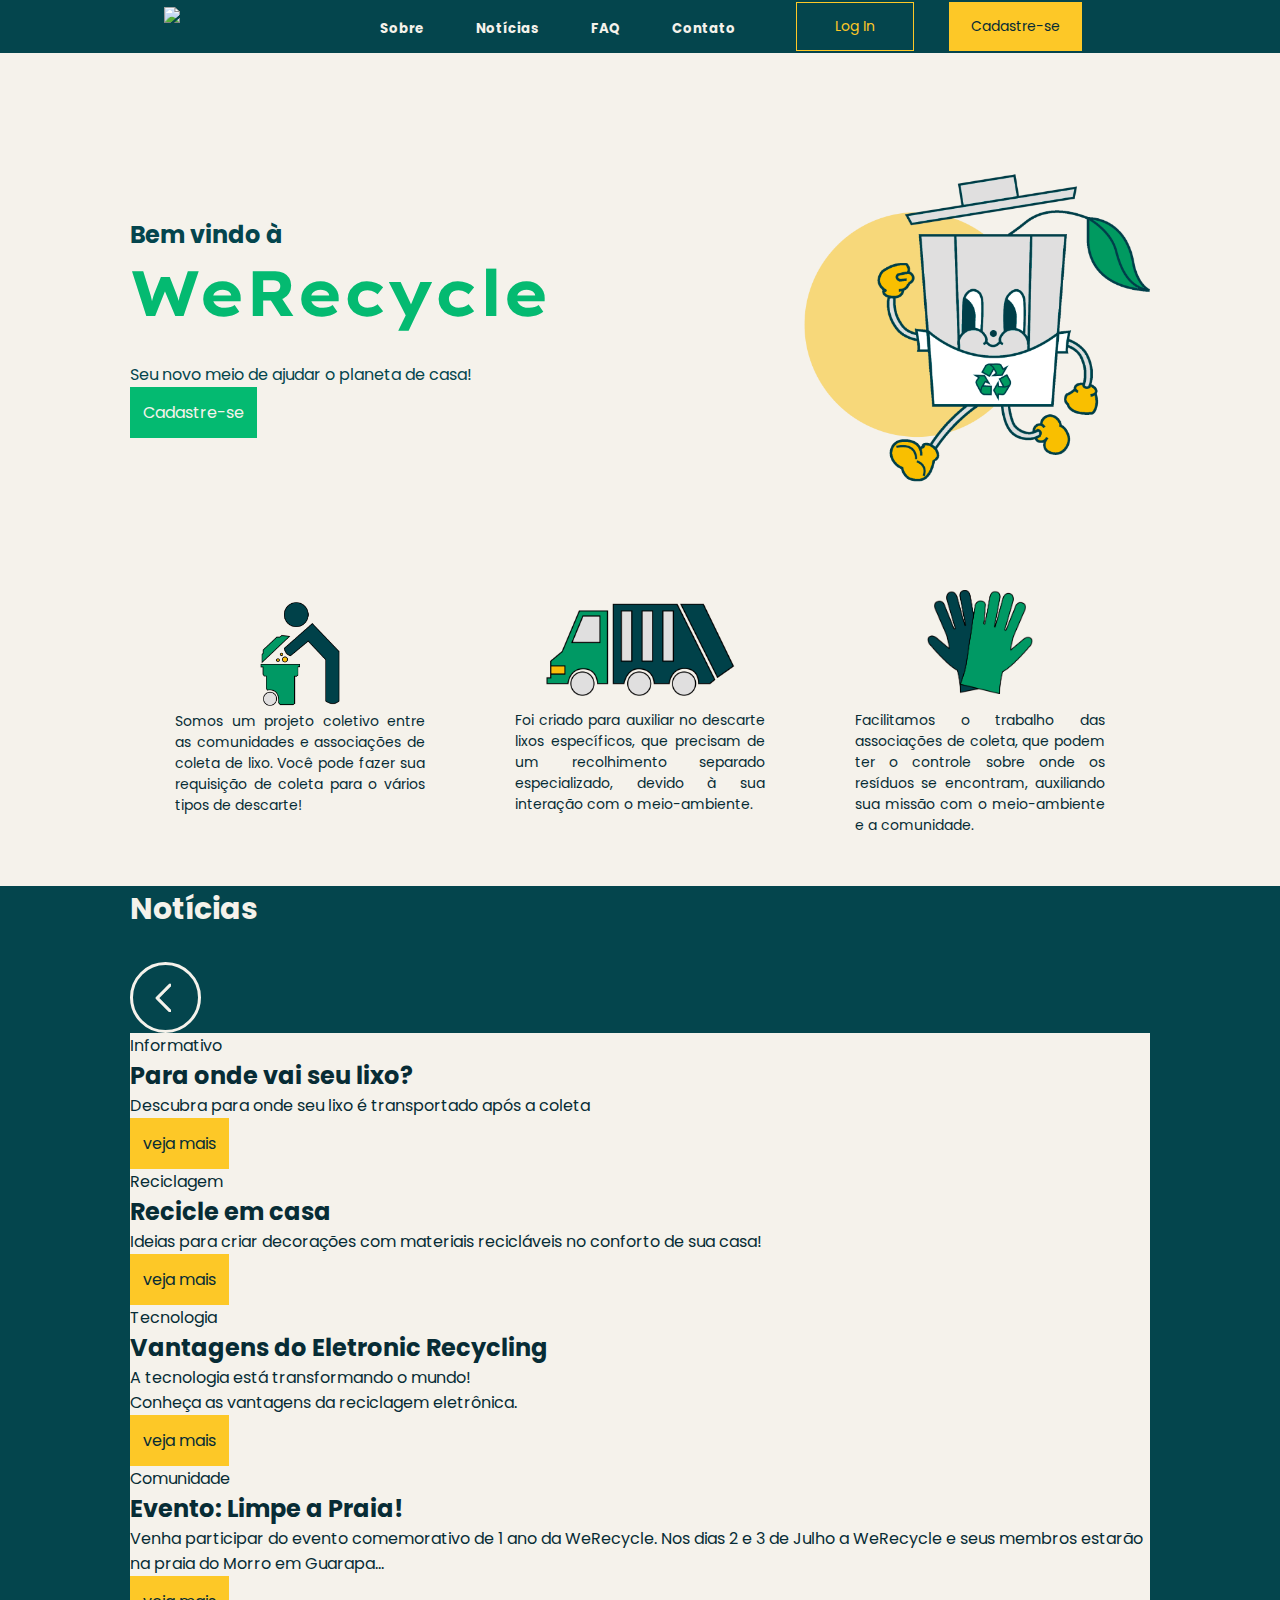
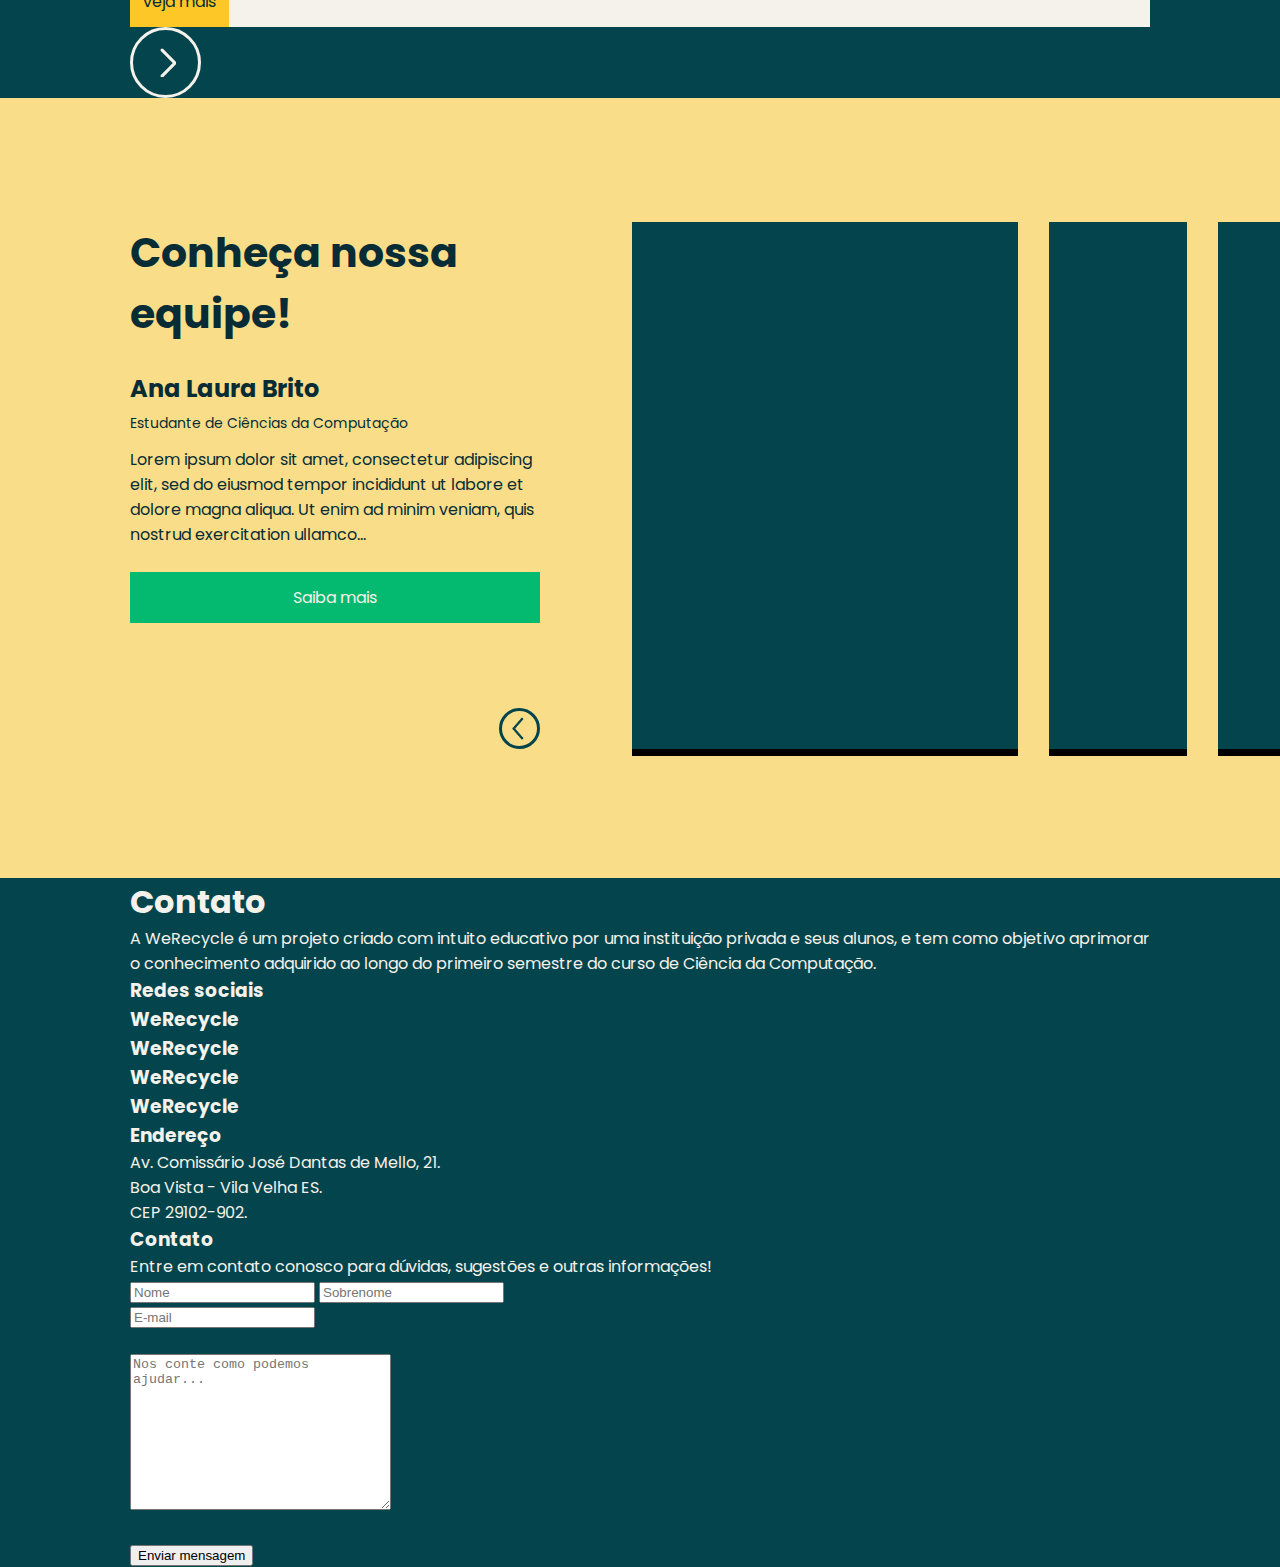
==== index.html @ 9659f4c3 "Update index.html" ====
<!DOCTYPE html>
<html lang="en">
<head>
    <meta charset="UTF-8">
    <meta http-equiv="X-UA-Compatible" content="IE=edge">
    <meta name="viewport" content="width=device-width, initial-scale=1.0">
    <title>WeRecycle</title>
    <link rel="stylesheet" href="index.css">
    <link rel="stylesheet" href="mediaqueries.css">
    <link rel="stylesheet" href="team.css">
    <link rel="stylesheet" type="text/css" href="./slick/slick.css">
    <link rel="stylesheet" type="text/css" href="./slick/slick-theme.css">
    <link rel="preconnect" href="https://fonts.googleapis.com">
    <link rel="preconnect" href="https://fonts.gstatic.com" crossorigin>
    <link href="https://fonts.googleapis.com/css2?family=Poppins:ital,wght@0,100;0,200;0,300;0,400;0,500;0,600;0,700;0,800;0,900;1,100;1,200;1,300;1,400;1,500;1,600;1,700;1,800;1,900&display=swap" rel="stylesheet">
    <link href="https://fonts.googleapis.com/css2?family=Lexend+Exa&display=swap" rel="stylesheet">
</head>
<body>
    <div class="webcontainer" id="header"> <!--Barra de navegação-->
        <header>
            <div id="hero">
                <div id="headerlogo"></div> <!--logo-->
            </div>
            <nav>
                <img id="logo" src="imgs/Logo WR - GREEN.png">
                <ul>
                    <li><a href="#about"><h5>Sobre</h5></a></li>
                    <li><a href="#news"><h5>Notícias</h5></a></li>
                    <li><a href="faq.html"><h5>FAQ</h5></a></li>
                    <li><a href="#footer"><h5>Contato</h5></a></li>
                </ul>
                <button type="button" class="yellowneutral" id="navlogin"><a>Log In</a></button> 
                <button type="button" class="special" id="navsignup"><a>Cadastre-se</a></button>  
                <div id="menu"></div> <!--menu hamburguer-->
            </nav>
        </header>
    </div>
    <main>
        <div class="webcontainer" id="firstview"> <!--Primeira página-->
            <section id="firstview">
                <div class="intro">
                    <h2 id="welcome">Bem vindo à</h3>
                    <h1 id="hero">WeRecycle</h1>
                    <h3 id="description">Seu novo meio de ajudar o planeta de casa!</h5>
                    <button type="button" class="positive" id="mainsignup">Cadastre-se</button>  
                </div>
                <img id="hero" src="imgs/hero.png"> <!--mascote-->
            </section>
        </div>
        <div class="webcontainer" id="about"> <!--Sobre nós-->
            <section id="sobre">
                <div class="ideas">
                    <div class="idea"> <!--primeira ideia do projeto-->
                        <img id="icon1" src="imgs/jogando-lixo-vetor.png">
                        <p class="idea">Somos um projeto coletivo entre as comunidades e associações de coleta de lixo. Você pode fazer sua requisição de coleta para o vários tipos de descarte!</p>
                    </div>
                    <div class="idea"> <!--segunda ideia do projeto-->
                        <img id="icon2" src="imgs/caminhao-lixo-vetor.png">
                        <p class="idea">Foi criado para auxiliar no descarte lixos específicos, que precisam de um recolhimento separado especializado, devido à sua interação com o meio-ambiente.</p>
                    </div>
                    <div class="idea"> <!--terceira ideia do projeto-->
                        <img id="icon3" src="imgs/coletivo-vetor.png">
                        <p class="idea">Facilitamos o trabalho das associações de coleta, que podem ter o controle sobre onde os resíduos se encontram, auxiliando sua missão com o meio-ambiente e a comunidade.</p>
                    </div>
                </div>
            </section>
        </div>
        <div class="webcontainer" id="news"> <!--Notícias-->
            <section id="noticias">
                <h1 id="newstitle">Notícias</h1>
                <div class="arrowcontainer newarrowcontainer" id="lnewarrowcontainer"><div class="newarrow leftarrow" id="lnewsarrow"></div></div>
                <div id="newscarrossel">
                    <div class="report" id="rep1">  <!--reportagem 1-->
                        <div class="reportimg" id="repimg1"></div> <!--foto da reportagem 1-->
                        <h3 class="topic">Informativo</h3>
                        <h2 class="headline">Para onde vai seu lixo?</h2>
                        <p class="description">Descubra para onde seu lixo é transportado após a coleta</p>
                        <a><button type="button" class="special show"> <!--botão veja mais-->
                            <h3>veja mais</h3>
                            <div class="showarrow"></div>
                        </button></a>
                    </div>
                    <div class="report" id="rep2">  <!--reportagem 2-->
                        <div class="reportimg" id="repimg2"></div> <!--foto da reportagem 2-->
                        <h3 class="topic">Reciclagem</h3>
                        <h2 class="headline">Recicle em casa</h2>
                        <p class="description">Ideias para criar decorações com materiais recicláveis no conforto de sua casa!</p>
                        <a><button type="button" class="special show"> <!--botão veja mais-->
                            <h3>veja mais</h3>
                            <div class="showarrow"></div>
                        </button></a>
                    </div>
                    <div class="report" id="rep3">  <!--reportagem 3-->
                        <div class="reportimg" id="repimg3"></div> <!--foto da reportagem 3-->
                        <h3 class="topic">Tecnologia</h3>
                        <h2 class="headline">Vantagens do Eletronic Recycling</h2>
                        <p class="description">A tecnologia está transformando o mundo!<br>Conheça as vantagens da reciclagem eletrônica.</p>
                        <a><button type="button" class="special show"> <!--botão veja mais-->
                            <h3>veja mais</h3>
                            <div class="showarrow"></div>
                        </button></a>
                    </div>
                    <div class="report" id="rep4"> <!--reportagem 4-->
                        <div class="reportimg" id="repimg4"></div> <!--foto da reportagem 4-->
                        <h3 class="topic">Comunidade</h3>
                        <h2 class="headline">Evento: Limpe a Praia!</h2>
                        <p class="description">Venha participar do evento comemorativo de 1 ano da WeRecycle. Nos dias 2 e 3 de Julho a WeRecycle e seus membros estarão na praia do Morro em Guarapa... </p>
                        <a><button type="button" class="special show"> <!--botão veja mais-->
                            <h3>veja mais</h3>
                            <div class="showarrow"></div>
                        </button></a>
                    </div>
                    <div class="arrowcontainer newarrowcontainer" id="rnewarrowcontainer"><div class="newarrow rightarrow" id="rnewsarrow"></div></div>
                </div>
            </section>
        </div>
        <div class="webcontainer" id="team"> <!--Conheça nossa equipe!-->
            <section id="equipe">
                <div id="teambox">
                    <div id="teamcomponents">
                        <h1 id="meet">Conheça nossa equipe!</h1>
                        <div id="membercomponents">
                            <div class="team" id="analaura">
                                <div class="memberinfo">
                                    <h2 class="name" id="aura">Ana Laura Brito</h2>
                                    <h4 class="role">Estudante de Ciências da Computação</h4>
                                    <p class="bio" id="aura">Lorem ipsum dolor sit amet, consectetur adipiscing elit, sed do eiusmod tempor incididunt ut labore et dolore magna aliqua. Ut enim ad minim veniam, quis nostrud exercitation ullamco...</p> <!--bio da Aura-->
                                    <br>
                                </div>
                                <a href="https://aurahtml.github.io/PortfolioWEB/" target="_blank"><button type="button" class="positive know" id="knowaura">Saiba mais</button></a> 
                            </div>
                            <div class="team" id="annamaria">
                                <div class="memberinfo">
                                    <h2 class="name" id="anna">Anna Maria Lima</h2>
                                    <h4 class="role">Estudante de Ciências da Computação</h4>
                                    <p class="bio" id="anna">Sou uma designer e programadora especialista na criação de interfaces. Estudo Ciências da Computação na Universidade de Vila Velha e UX e UI Design na Escola Britânica de Artes Criativas.</p> <!--bio da Anna-->
                                    <br>
                                </div>
                                <a href="https://annmochii.github.io/Portfolio/" target="_blank"><button type="button" class="positive know" id="knowanna">Saiba mais</button></a>
                            </div>
                            <div class="team" id="eloisa">
                                <div class="memberinfo">
                                    <h2 class="name" id="elo">Eloisa Pajehú</h2>
                                    <h4 class="role">Estudante de Ciências da Computação</h4>
                                    <p class="bio" id="elo">Lorem ipsum dolor sit amet, consectetur adipiscing elit, sed do eiusmod tempor incididunt ut labore et dolore magna aliqua. Ut enim ad minim veniam, quis nostrud exercitation ullamco...</p> <!--bio da Eloisa-->
                                    <br>
                                </div>
                                <a href="https://eloisapsl.github.io/ConWeb/" target="_blank"><button type="button" class="positive know" id="knowelo">Saiba mais</button></a>  
                            </div>
                            <div class="team" id="raquel">
                                <div class="memberinfo">
                                    <h2 class="name" id="rach">Raquel Rigoni</h2>
                                    <h4 class="role">Estudante de Ciências da Computação</h4>
                                    <p class="bio" id="rach">Tenho 21 anos sou estudante na Universidade de Vila Velha com foco principal em gerenciamento de dados e desenvolvimento de software.</p><br> <!--bio da Raquel-->
                                    <br>
                                </div>
                                <a href="https://raqs-bot.github.io/Portfolio/" target="_blank"><button type="button" class="positive know" id="knowrach">Saiba mais</button></a>
                            </div>
                        </div>
                    </div>
                    <div class="arrowcontainer" id="carrosselarrowcontainer" ><div class="leftarrow" id="carrosselarrow"></div></div>
                </div>
                <section class="regular slider" id="pictures">
                    <div class="pics" id="aura"></div> <!--foto da Aura-->
                    <div class="pics" id="anna"></div> <!--foto da Anna-->
                    <div class="pics" id="elo"></div> <!--foto da Eloisa-->
                    <div class="pics" id="rach"></div> <!--foto da Raquel-->
                </section>
            </section>
            
        </div>
    </main>
    <div class="webcontainer" id="footer">
        <footer>
            <h1 id="contact">Contato</h1>
            <div class="footerdiv" id="footerabout"> <!--sobre-->
                <div id="footerlogo"></div>
                <p>A WeRecycle é um projeto criado com intuito educativo por uma instituição privada e seus alunos, e tem como objetivo aprimorar o conhecimento adquirido ao longo do primeiro semestre do curso de Ciência da Computação.</p>
            </div>
            <div class="footerdiv" id="socials"> <!--redes sociais-->
                <h3 class="footertitle">Redes sociais</h3>
                <div class="redesocial">
                    <div id="facebookicon"></div> <!--ícone do facebook-->
                    <h3 class="clickable" id="facebooklink">WeRecycle</h3>
                </div>
                <div class="redesocial">
                    <div id="instagramicon"></div> <!--ícone do instagram-->
                    <h3 class="clickable" id="instagramlink">WeRecycle</h3>
                </div>
                <div class="redesocial">
                    <div id="twittericon"></div> <!--ícone do twitter-->
                    <h3 class="clickable" id="twitterlink">WeRecycle</h3>
                </div>
                <div class="redesocial">
                    <div id="emailicon"></div> <!--ícone do email-->
                    <h3 id="email">WeRecycle</h3>
                </div>
            </div>
            <div class="footerdiv" id="footeraddress"> <!--endereço-->
                <h3 class="footertitle">Endereço</h3>
                <div>
                    <div id="pinicon"></div> <!--ícone do endereço-->
                    <p>Av. Comissário José Dantas de Mello, 21. <br> Boa Vista - Vila Velha ES. <br> CEP 29102-902.</p>
                </div>
            </div>
            <div class="footerdiv" id="footercontact"> <!--contato-->
                <h3 class="footertitle">Contato</h3>
                <p>Entre em contato conosco para dúvidas, sugestões e outras informações!</p>
                <form action="/action_page.php">
                    <div id="form">
                        <input type="text" class="form" id="nome" placeholder="Nome" required>
                        <input type="text" class="form" id="sobrenome" placeholder="Sobrenome" required><br>
                        <input type="text" class="form" id="email" placeholder="E-mail" required><br>
                    </div>
                    <br>
                    <textarea class="form" id="mensagem" rows="10" cols="30" placeholder="Nos conte como podemos ajudar..."></textarea>
                    <br><br>
                    <a href="./scr/index.html"><input type="submit" class="buttom" value="Enviar mensagem"></a>
                </form>
            </div>
        </footer>
    </div>
    <script src="https://code.jquery.com/jquery-2.2.0.min.js" type="text/javascript"></script>
    <script src="./slick/slick.js" type="text/javascript" charset="utf-8"></script>
    <script src="index.js" type="text/javascript" charset="utf-8"></script>
</body>
</html>
---- index.css ----
*{
    margin: 0px;
}

/* Paleta de cores */
:root{
    --light: #F5F2EB;
    --yellow: #FDC827;
    --green: #04BA71;
    --dark: #072C35;
    --darkcyan: #04454D;
    --gray-10: #DDDAD4;
    --gray-20: #93918D;
    --gray-30: #4A4947;
    --error: #FF0000;
}

/* Fontes */
main section h1, main section h2{
    font-family: 'Poppins', sans-serif;
    font-weight: 700;
    font-style: normal;
    color: var(--dark);
    text-decoration: none;
}

main section h3, main section p, main section h4, main section h5{
    font-family: 'Poppins', sans-serif;
    font-weight: 400;
    font-style: normal;
    color: var(--dark);
    text-decoration: none;
}

/* Fonte super-large */
main section h1{
    font-size: 30px;
    display: flex;
    padding-bottom: 30px;
}

/* Fonte large */
main section h2{
    font-size: 24px;
}

/* Fonte medium */
main section h3, main section p{
    font-size: 16px;
}

/* Fonte medium */
main section h3.clickable{
    font-size: 16px;
    text-decoration: underline;
}

/* Fonte small */
main section h4{
    font-size: 14px;
}

/* Fonte smaller */
main section h5{
    font-size: 11px;
}

/* Botões - geral */
button.neutral, button.yellowneutral, button.special, button.positive, button.negative{
    font-family: 'Poppins', sans-serif;
    font-weight: 400;
    font-style: normal;
    font-size: 16px;
    text-align: center;
    box-sizing: border-box;
    border-radius: 0px;
    text-decoration: none;
    display: inline-block;
    align-items: center;
    padding: 13px;
    cursor: pointer;
}

button.special, button.positive, button.negative{ border: none; }

button.neutral, button.yellowneutral, button.negative:hover{ background-color: transparent; }

/* Botões Neutros */
button.neutral{
    border: 1.5px solid var(--darkcyan);
    color: var(--darkcyan);
}

button.yellowneutral:hover{
    background-color: var(--darkcyan);
    color: var(--light);
}

button.yellowneutral{
    border: 1.5px solid var(--yellow);
    color: var(--yellow);
}

button.yellowneutral:hover{
    background-color: var(--yellow);
    color: var(--light);
}

/* Botão Especial */
button.special{
    background-color: var(--yellow);
    color: var(--dark);
}

button.special:hover{
    background-color: #ECA824;
}

/* Botão Positivo */
button.positive{
    background-color: var(--green);
    color: var(--light);
}

button.positive:hover{
    background-color: #008C6B;
}

/* Botão Negativo */
button.negative{
    background-color: var(--error);
    color: var(--light);
}

button.negative:hover{
    border: 1.5px solid var(--error);
}

/* Setas */
div.arrowcontainer{
    height: 35px;
    width: 35px;
    border-radius: 50%;
    border: 3px solid;
    align-items: center;
    justify-items: center;
    transition: transform 0.2s;
    cursor: pointer;
}

div.leftarrow, div.rightarrow{
    background-repeat: no-repeat;
    background-size: 35%;
    width: 35px;
    height: 35px;
    display: inline-block;
    overflow: hidden;   
}

div.leftarrow{
    background-position-y: center;
    background-position-x: 45%;
}

div.rightarrow{
    background-position-y: center;
    background-position-x: 55%;
}

div.arrowcontainer:hover{
    transform: scale(1.5);
}

div.arrowcontainer div.leftarrow, div.arrowcontainer div.rightarrow{
    transition: transform 0.2s;
}

div.arrowcontainer:hover div.leftarrow, div.arrowcontainer:hover div.rightarrow{
    transform: scale(0.6666666666666666666666666666666666667);
}

/* Padrão */
body{
    background-color: var(--light);
    font-family: 'Poppins', sans-serif;
    font-weight: 400;
}

/* Todos os web containers */
div.webcontainer{
    width: 100vw;
    justify-content: center;
    display: flex;
    flex-direction: column;
    align-items: center;
}

/* Main components */
main section, header, footer{
    width: 1020px;
    background-clip: border-box;
}







/* Barra de navegação */
div#header, header{
    background-color: var(--darkcyan);
}

img#logo{
    margin-top: 5px;
    height: 40px;
}

nav {
    display: flex;
    justify-content: space-evenly;
    padding-top: 2px;
    padding-bottom: 2px;
}

nav ul{
    display: flex;
    justify-content: space-around;
    width: 40%;
    padding-top: 17px;
    color: #F5F2EB;
    margin-left: 100px;
}

nav ul li{
    list-style: none;
}

nav ul li a{
    color:#F5F2EB;
    align-items: center;
    display: flex;
    justify-content: space-evenly;
    text-decoration: none;
    justify-content: center;
}

button#navlogin{ 
    padding-inline: 38px;
    font-size: 14px;
    padding: -10px;
}

#navlogin:hover{ color: var(--darkcyan); }

button#navsignup{ 
    padding-inline: 22px;
    font-size: 14px;
    padding: -10px;
}

/* Primeira página */

section#firstview{
    display: flex;
    margin: 20px;
    margin-top: 120px;
    justify-content: space-between;
    align-items: center;
}

div#intro{
    display: block;
}

h2#welcome{
    color: #04454D;
}

h1#hero{
    font-family: 'Lexend Exa', sans-serif;
    font-size: 64px;
    color:#04BA71;
}

h3#description{
    color:#04454D;
}

img#hero{
    width: 27vw;
}

/* Sobre */

section#sobre{
    margin-top: 80px;
    margin-bottom: 50px;
}

.ideas{
    display: flex;
    justify-content: space-around;
    align-items: center;
}

.idea{
    display: flex;
    flex-direction: column;
    align-content: center;
    justify-content: center;
    width: 250px;
}

p.idea{
    text-align: justify;
    font-size: 14px;
}

img#icon1{
    width: 80.36px;
    height: 104px;
    align-self: center;
    margin-bottom: 5px;
}

img#icon2{
    width: 189px;
    height: 93px;
    align-self: center;
    margin-bottom: 14px;
}

img#icon3{
    width: 106px;
    height: 104px;
    align-self: center;
    margin-top: 8px;
    margin-bottom: 16px;
}

/* Notícias */ 

div#news, section#noticias{
    background-color: var(--darkcyan);
}

h1#newstitle{
    color: var(--light)
}

div.newarrowcontainer{
    border-color: var(--light);
    height: 65px;
    width: 65px;
}

div.newarrow{
    height: 65px;
    width: 65px;
}

div#lnewsarrow{
    background-image: url("./imgs/arrow-left-light-vector.png");
    background-size: 25%;
}

div#rnewsarrow{
    background-image: url("./imgs/arrow-right-light-vector.png");
    background-size: 25%;
}

div.report{
    background-color: var(--light);
}


/* Equipe */

div#team, section#equipe, section#pictures{
    background-color: #F9DD89;
}

section#equipe{
    display:flex;
    margin-block: 124px 129px;
}

div#teambox{
    display: flex;
    height: 527px;
    width: 410px;
    margin-right: 92px;
    flex-direction: column;
    justify-content: space-between;
}

div#teambox div#teamcomponents{
    align-items: top;
    justify-content: left;
    height: 450px;
    align-self: flex-start;
}

div#teambox div#teamcomponents h1{
    align-items: center;
    justify-content: left;
    font-size: 41px;
    padding-bottom: 27px;
}

div#teamcomponents div#membercomponents{
    display: flex;
}

div.team{
    width: 410px;
    height: 263px;
    display: flex;
    flex-direction: column;
    justify-content: space-between !important;
}

div.team h2{
    padding-bottom: 7px;
}

div.team p{
    margin-top: 13px;
    width: 100%;
}

div.team, div.team a{
    align-items:left;
    justify-content: left;
}

button.know{ 
    width: 100%;
}

div#carrosselarrowcontainer{
    align-self: flex-end;
    border-color: var(--darkcyan);
}

div#carrosselarrow{
    background-image: url("./imgs/arrow-left-vector.png");
    width: 35px;
    height: 35px;
}

section#pictures{
    height: 527px;
} 

div.pics{
    height: 527px;
    width: 434px;
    background-color: var(--darkcyan);
}

/* Equipe - temporário */

div#anna, div#elo, div#rach{
    display: none;
}

div#annamaria,div#eloisa, div#raquel{
    display: none;
}

/* Footer */

div#footer, footer{
    background-color: var(--darkcyan);
    color: var(--light);
}
---- team.css ----
.slider {
    width: 50.694444444444444444444444444444vw;
}

.slick-next{
    display: none !important;
}

.slick-slide {
    margin: 0px 31px 0px 0px;
}

.slick-prev:before,
.slick-next:before {
    color: black;
}


.slick-slide {
    transition: all ease-in-out .3s;
    height: 527px;
}


.slick-slide:nth-of-type(4), .slick-slide:nth-of-type(8){
    background-image: url('https://www.simplilearn.com/ice9/free_resources_article_thumb/what_is_image_Processing.jpg');
    background-position: center;
    }
.slick-slide:nth-of-type(5), .slick-slide:nth-of-type(9){
    background-image: url('https://images.ctfassets.net/hrltx12pl8hq/a2hkMAaruSQ8haQZ4rBL9/8ff4a6f289b9ca3f4e6474f29793a74a/nature-image-for-website.jpg?fit=fill&w=480&h=320');
    background-position: center;
}
.slick-slide:nth-of-type(6){
    background-image: url('https://cdn.pixabay.com/photo/2015/04/23/22/00/tree-736885__480.jpg');
    background-position: center;
}
.slick-slide:nth-of-type(7){
    background-image: url('https://www.w3schools.com/w3css/img_lights.jpg');
    background-position: center;
}

.slick-active {
    background-color: black;
    width: 10.833333333333333333333333333333vw !important;
}

.slick-current {
    width: 30.138888888888888888888888888889vw !important;
    background-color: black;
}

@-webkit-keyframes slide-fwd-center {
    0% {
        opacity: 0;
        -webkit-transform: translateZ(0);
                transform: translateZ(0);
    }
    100% {
        opacity: 1;
        -webkit-transform: translateZ(160px);
                transform: translateZ(160px);
    }
}
@keyframes slide-fwd-center {
    0% {
        opacity: 0;
        -webkit-transform: translateZ(0);
                transform: translateZ(0);
    }
    100% {
        opacity: 1;
        -webkit-transform: translateZ(160px);
                transform: translateZ(160px);
    }
}

div.team{
    height: 177px;
    -webkit-animation: slide-fwd-center 0.6s cubic-bezier(0.250, 0.460, 0.450, 0.940) both;
	        animation: slide-fwd-center 0.6s cubic-bezier(0.250, 0.460, 0.450, 0.940) both;
}
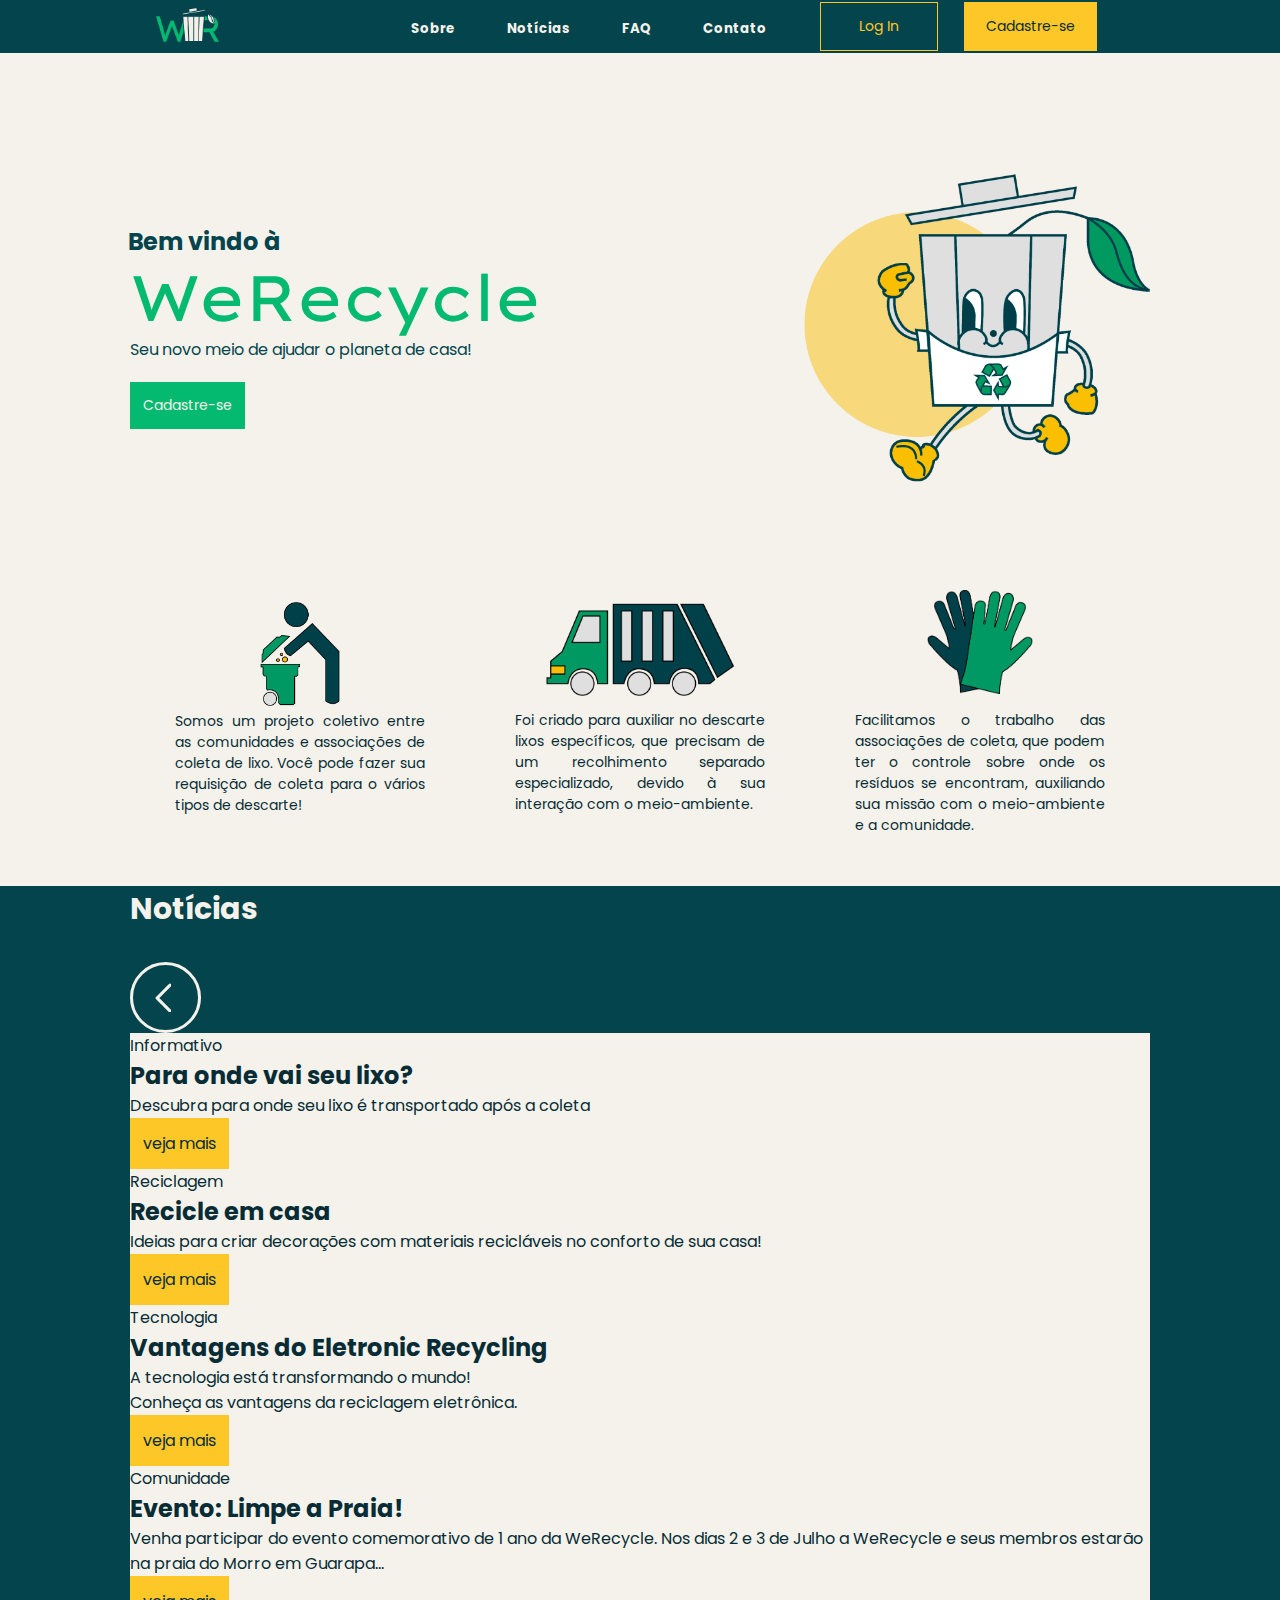
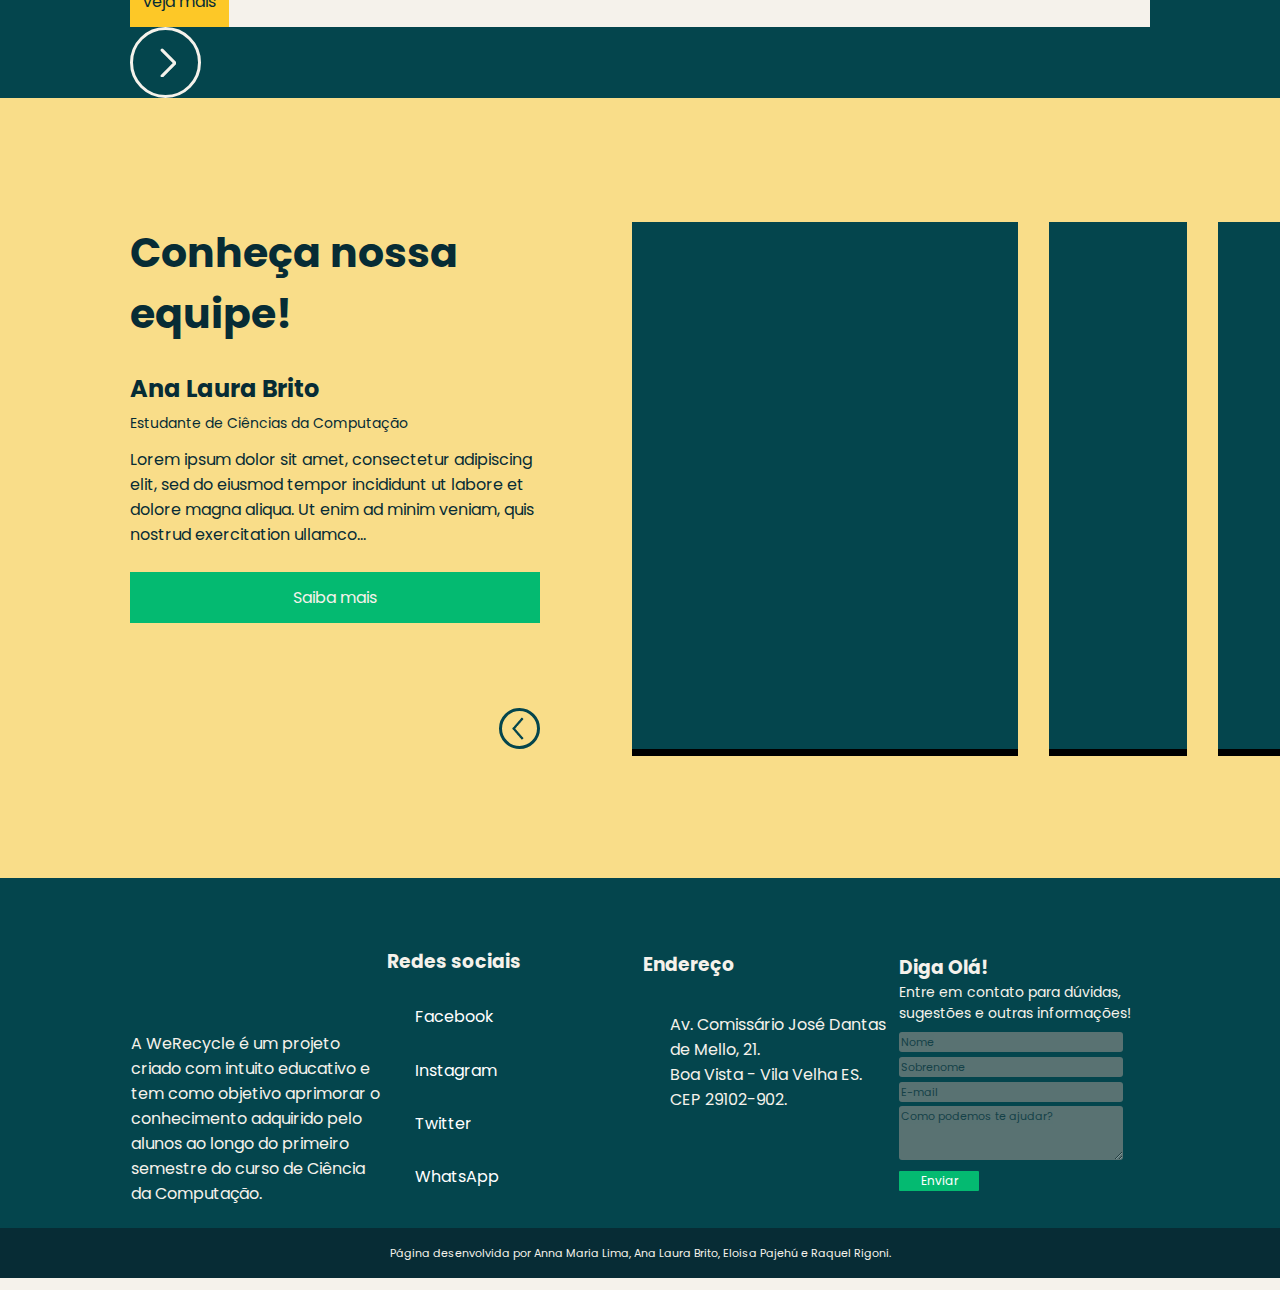
==== commit e9700ad6: "Add files via upload" ====
--- a/index.html
+++ b/index.html
@@ -13,7 +13,7 @@
     <link rel="preconnect" href="https://fonts.googleapis.com">
     <link rel="preconnect" href="https://fonts.gstatic.com" crossorigin>
     <link href="https://fonts.googleapis.com/css2?family=Poppins:ital,wght@0,100;0,200;0,300;0,400;0,500;0,600;0,700;0,800;0,900;1,100;1,200;1,300;1,400;1,500;1,600;1,700;1,800;1,900&display=swap" rel="stylesheet">
-    <link href="https://fonts.googleapis.com/css2?family=Lexend+Exa&display=swap" rel="stylesheet">
+    <link rel="preconnect" href="https://fonts.googleapis.com"><link rel="preconnect" href="https://fonts.gstatic.com" crossorigin><link href="https://fonts.googleapis.com/css2?family=Lexend+Exa&display=swap" rel="stylesheet">
 </head>
 <body>
     <div class="webcontainer" id="header"> <!--Barra de navegação-->
@@ -172,53 +172,55 @@
     </main>
     <div class="webcontainer" id="footer">
         <footer>
-            <h1 id="contact">Contato</h1>
             <div class="footerdiv" id="footerabout"> <!--sobre-->
                 <div id="footerlogo"></div>
-                <p>A WeRecycle é um projeto criado com intuito educativo por uma instituição privada e seus alunos, e tem como objetivo aprimorar o conhecimento adquirido ao longo do primeiro semestre do curso de Ciência da Computação.</p>
+                <p id="pfooter">A WeRecycle é um projeto criado com intuito educativo e tem como objetivo aprimorar o conhecimento adquirido pelo alunos ao longo do primeiro semestre do curso de Ciência da Computação.</p>
             </div>
             <div class="footerdiv" id="socials"> <!--redes sociais-->
                 <h3 class="footertitle">Redes sociais</h3>
                 <div class="redesocial">
                     <div id="facebookicon"></div> <!--ícone do facebook-->
-                    <h3 class="clickable" id="facebooklink">WeRecycle</h3>
+                    <a class="clickable" href="https://www.facebook.com/eloisapsl/" target="_blank" id="facelink">Facebook</a>
                 </div>
                 <div class="redesocial">
                     <div id="instagramicon"></div> <!--ícone do instagram-->
-                    <h3 class="clickable" id="instagramlink">WeRecycle</h3>
+                    <a class="clickable" href="https://www.instagram.com/eloisapajehu" target="_blank" id="instalink">Instagram</a>
                 </div>
                 <div class="redesocial">
                     <div id="twittericon"></div> <!--ícone do twitter-->
-                    <h3 class="clickable" id="twitterlink">WeRecycle</h3>
-                </div>
-                <div class="redesocial">
-                    <div id="emailicon"></div> <!--ícone do email-->
-                    <h3 id="email">WeRecycle</h3>
+                    <a class="clickable" href="https://twitter.com/mmeioambiente" target="_blank" id="ttlink">Twitter</a>
+                </div>
+                <div class="redesocial">
+                    <div id="wppicon"></div> <!--ícone do whatsapp-->
+                    <a class="clickable" href="https://wa.me/5527999132287" target="_blank" id="wpplink">WhatsApp</a>
                 </div>
             </div>
             <div class="footerdiv" id="footeraddress"> <!--endereço-->
                 <h3 class="footertitle">Endereço</h3>
-                <div>
+                <div id="endereco">
                     <div id="pinicon"></div> <!--ícone do endereço-->
-                    <p>Av. Comissário José Dantas de Mello, 21. <br> Boa Vista - Vila Velha ES. <br> CEP 29102-902.</p>
+                    <p id="pendereco">Av. Comissário José Dantas de Mello, 21. <br> Boa Vista - Vila Velha ES. <br> CEP 29102-902.</p>
                 </div>
             </div>
             <div class="footerdiv" id="footercontact"> <!--contato-->
-                <h3 class="footertitle">Contato</h3>
-                <p>Entre em contato conosco para dúvidas, sugestões e outras informações!</p>
+                <h3 class="footertitle3">Diga Olá!</h3>
+                <p id="ctt">Entre em contato para dúvidas, sugestões e outras informações!</p>
                 <form action="/action_page.php">
                     <div id="form">
                         <input type="text" class="form" id="nome" placeholder="Nome" required>
                         <input type="text" class="form" id="sobrenome" placeholder="Sobrenome" required><br>
                         <input type="text" class="form" id="email" placeholder="E-mail" required><br>
                     </div>
-                    <br>
-                    <textarea class="form" id="mensagem" rows="10" cols="30" placeholder="Nos conte como podemos ajudar..."></textarea>
-                    <br><br>
-                    <a href="./scr/index.html"><input type="submit" class="buttom" value="Enviar mensagem"></a>
+                    <textarea class="formtxt" id="mensagem" rows="4" cols="30" placeholder="Como podemos te ajudar?"></textarea>
+                    <a id="botao" href="./scr/index.html"><input type="submit" class="buttom" value="Enviar"></a>
                 </form>
             </div>
         </footer>
+        <div id="devs">
+            <p id="devas">
+                Página desenvolvida por Anna Maria Lima, Ana Laura Brito, Eloisa Pajehú e Raquel Rigoni.
+            </p>
+        </div>
     </div>
     <script src="https://code.jquery.com/jquery-2.2.0.min.js" type="text/javascript"></script>
     <script src="./slick/slick.js" type="text/javascript" charset="utf-8"></script>
--- a/index.css
+++ b/index.css
@@ -276,16 +276,32 @@
 
 h2#welcome{
     color: #04454D;
+    margin: -2px;
+    padding: 0px;
+    border: 0px;
 }
 
 h1#hero{
     font-family: 'Lexend Exa', sans-serif;
+    font-weight: 400;
+    font-style: normal;
     font-size: 64px;
     color:#04BA71;
+    margin: 0px;
+    padding: 0px;
+    border: 0px;
 }
 
 h3#description{
     color:#04454D;
+    margin: 0px;
+    padding: 0px;
+    border: 0px;
+}
+
+button#mainsignup{
+    font-size: 14px;
+    margin-top: 20px;
 }
 
 img#hero{
@@ -473,7 +489,199 @@
 
 /* Footer */
 
-div#footer, footer{
+div#footer{
     background-color: var(--darkcyan);
     color: var(--light);
-}
+    height: 400px;
+    display: block;
+}
+
+footer {
+    display: flex;
+    align-items: center;
+    justify-content: space-around;
+    height: 350px;
+    width: 80%;
+    margin: auto;
+}
+
+div.footerdiv {
+    width: 250px;
+    display: flex;
+    flex-direction: column;
+}
+
+/* Sobre a WeRecycle */
+
+div#footerabout {
+    width: 250px;
+    height: 100%;
+    align-items: center;
+    justify-content: space-around;
+}
+
+div#footerlogo {
+    background-image: url("./imgs/logoWRfooter.png");
+    background-size: cover;
+    height: 60px;
+    width: 250px;
+    margin-top: 26px;
+}
+
+p#pfooter {
+    font-size: 16px;
+}
+
+/* Redes Sociais */
+
+div#socials {
+    width: 250px;
+    height: 300px;
+    justify-content: space-around;
+}
+
+h3.footertitle {
+    margin-top: 30px;
+}
+
+div.redesocial {
+    display: flex;
+    align-items: center;
+}
+
+a.clickable {
+    font-size: 16px;
+    text-decoration: none;
+    color: white;
+    margin-left: 10px;
+}
+
+div#facebookicon {
+    background-image: url("./imgs/Facebook\ -\ Negative.png");
+    width: 18px;
+    height: 18px;
+}
+
+div#instagramicon {
+    background-image: url("./imgs/Instagram\ -\ Negative.png");
+    width: 18px;
+    height: 18px;
+}
+
+div#twittericon {
+    background-image: url("./imgs/Twitter\ -\ Negative.png");
+    width: 18px;
+    height: 18px;
+}
+
+div#wppicon {
+    background-image: url("./imgs/whatsapp.png");
+    width: 18px;
+    height: 18px;
+}
+
+/* Endereço */
+
+div#footeraddress {
+    width: 250px;
+    height: 300px;
+    justify-content: space-around;
+}
+
+div#endereco {
+    display: flex;
+    margin-bottom: 75px;
+}
+
+div#pinicon {
+    background-image: url("./imgs/Local-pin.png");
+    height: 18px;
+    width: 18px;
+    margin-top: 5px;
+}
+
+p#pendereco {
+    margin-left: 10px;
+    width: 232px;
+}
+
+/* Contato */
+
+div#footercontact {
+    width: 250px;
+    height: 300px;
+}
+
+p#ctt {
+    font-size: 14px;
+    margin-bottom: 4px;
+}
+
+::placeholder {
+    color: #072d36;
+    opacity: 80%;
+    font-size: 11px;
+    font-family: 'Poppins', sans-serif;
+}
+
+form {
+    width: 250px;
+}
+
+div#form {
+    width: 250px;
+}
+
+textarea#mensagem {
+    margin-top: 3px;
+    font-family: 'Poppins', sans-serif;
+}
+
+.form {
+    width: 220px;
+    height: 18px;
+    background-color:#93918D;
+    opacity: 60%;
+    border-radius: 3px;
+    border: none;
+}
+
+.formtxt {
+    width: 220px;
+    height: 50px;
+    background-color:#93918D;
+    opacity: 60%;
+    border-radius: 3px;
+    border: none;
+}
+
+h3.footertitle3 {
+    margin-top: 50px;
+}
+
+input.buttom {
+    border-radius: 1px;
+    border: none;
+    width: 80px;
+    box-shadow: none;
+    font-family: 'Poppins', sans-serif;
+    background-color: #04BA71;
+    color: white;
+    font-size: 12px;
+}
+
+/* Desenvolvedores */
+
+div#devs {
+    width: 100%;
+    height: 50px;
+    background-color:#072C35;
+    display: flex;
+    align-items: center;
+}
+
+p#devas {
+    font-size: 11px;
+    width: 100%;
+    text-align: center;
+}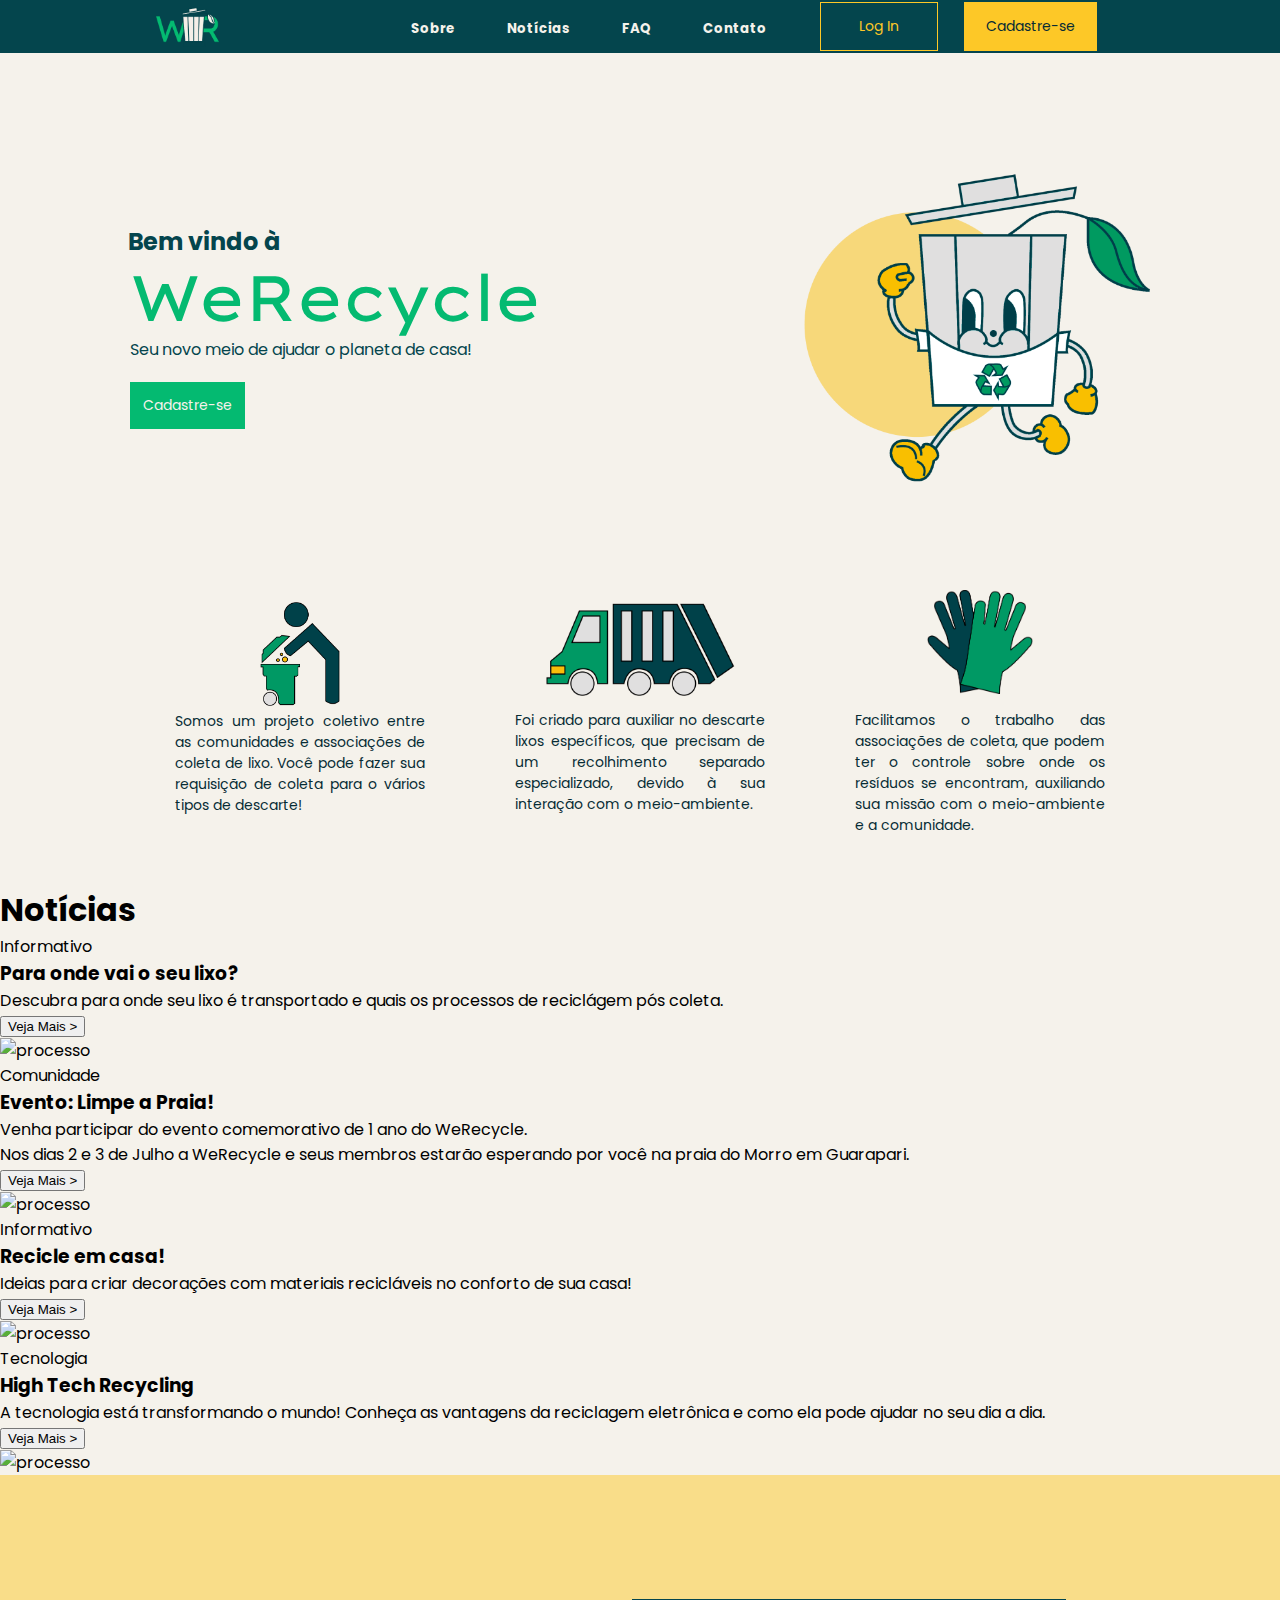
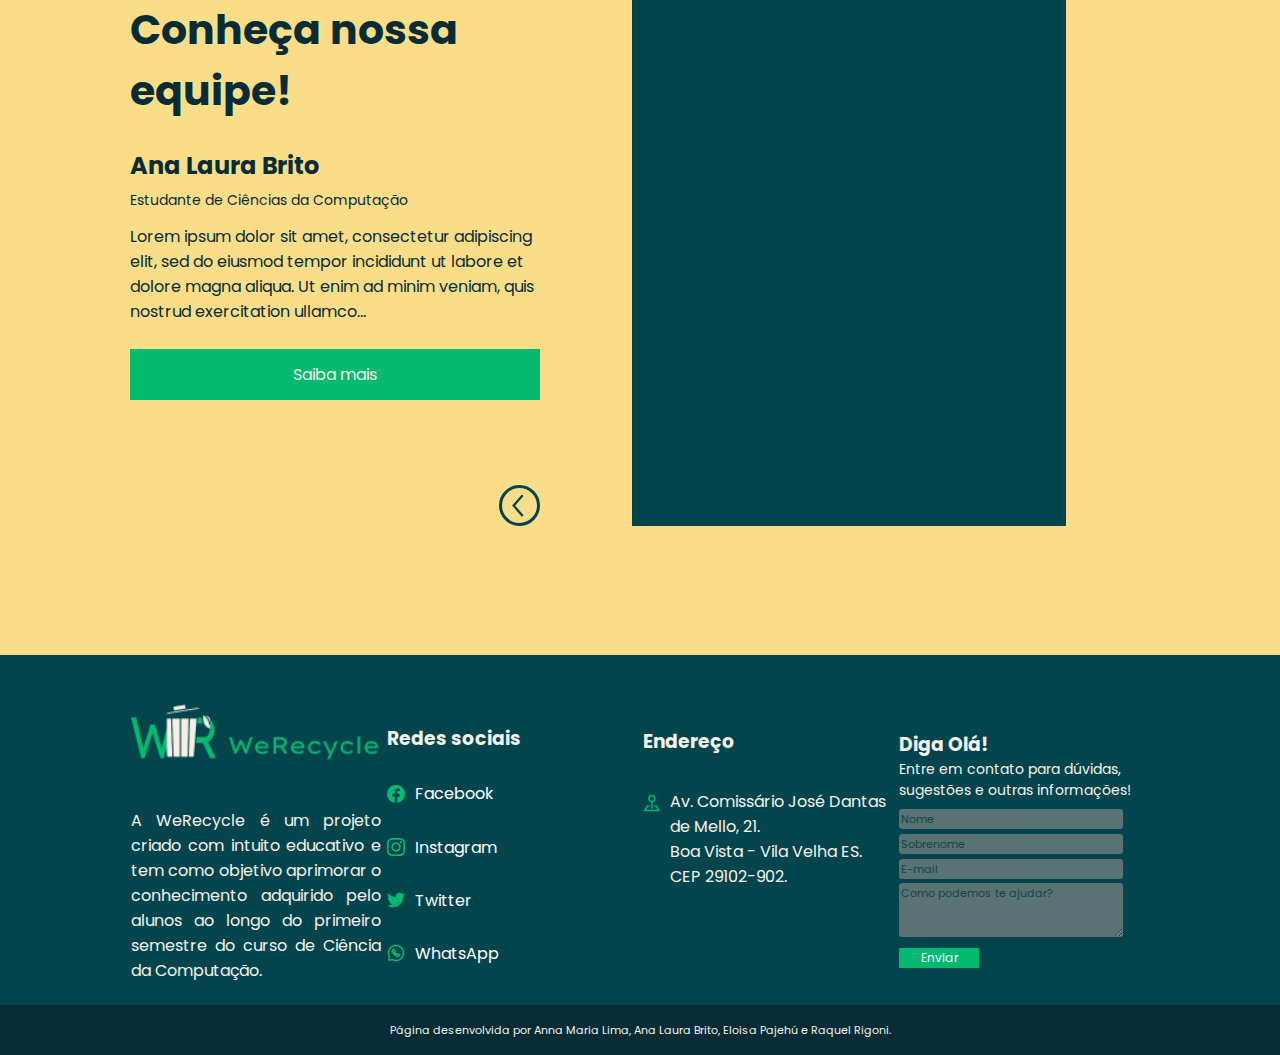
==== commit 5d67ab33: "Update index.html" ====
--- a/index.html
+++ b/index.html
@@ -65,55 +65,80 @@
                 </div>
             </section>
         </div>
-        <div class="webcontainer" id="news"> <!--Notícias-->
-            <section id="noticias">
-                <h1 id="newstitle">Notícias</h1>
-                <div class="arrowcontainer newarrowcontainer" id="lnewarrowcontainer"><div class="newarrow leftarrow" id="lnewsarrow"></div></div>
-                <div id="newscarrossel">
-                    <div class="report" id="rep1">  <!--reportagem 1-->
-                        <div class="reportimg" id="repimg1"></div> <!--foto da reportagem 1-->
-                        <h3 class="topic">Informativo</h3>
-                        <h2 class="headline">Para onde vai seu lixo?</h2>
-                        <p class="description">Descubra para onde seu lixo é transportado após a coleta</p>
-                        <a><button type="button" class="special show"> <!--botão veja mais-->
-                            <h3>veja mais</h3>
-                            <div class="showarrow"></div>
-                        </button></a>
-                    </div>
-                    <div class="report" id="rep2">  <!--reportagem 2-->
-                        <div class="reportimg" id="repimg2"></div> <!--foto da reportagem 2-->
-                        <h3 class="topic">Reciclagem</h3>
-                        <h2 class="headline">Recicle em casa</h2>
-                        <p class="description">Ideias para criar decorações com materiais recicláveis no conforto de sua casa!</p>
-                        <a><button type="button" class="special show"> <!--botão veja mais-->
-                            <h3>veja mais</h3>
-                            <div class="showarrow"></div>
-                        </button></a>
-                    </div>
-                    <div class="report" id="rep3">  <!--reportagem 3-->
-                        <div class="reportimg" id="repimg3"></div> <!--foto da reportagem 3-->
-                        <h3 class="topic">Tecnologia</h3>
-                        <h2 class="headline">Vantagens do Eletronic Recycling</h2>
-                        <p class="description">A tecnologia está transformando o mundo!<br>Conheça as vantagens da reciclagem eletrônica.</p>
-                        <a><button type="button" class="special show"> <!--botão veja mais-->
-                            <h3>veja mais</h3>
-                            <div class="showarrow"></div>
-                        </button></a>
-                    </div>
-                    <div class="report" id="rep4"> <!--reportagem 4-->
-                        <div class="reportimg" id="repimg4"></div> <!--foto da reportagem 4-->
-                        <h3 class="topic">Comunidade</h3>
-                        <h2 class="headline">Evento: Limpe a Praia!</h2>
-                        <p class="description">Venha participar do evento comemorativo de 1 ano da WeRecycle. Nos dias 2 e 3 de Julho a WeRecycle e seus membros estarão na praia do Morro em Guarapa... </p>
-                        <a><button type="button" class="special show"> <!--botão veja mais-->
-                            <h3>veja mais</h3>
-                            <div class="showarrow"></div>
-                        </button></a>
-                    </div>
-                    <div class="arrowcontainer newarrowcontainer" id="rnewarrowcontainer"><div class="newarrow rightarrow" id="rnewsarrow"></div></div>
-                </div>
-            </section>
-        </div>
+        
+        <div class="hero">
+      <h1>Notícias</h1>
+
+        <div class="container">
+          <div class="indicator">
+            <span class="btn active"></span>
+            <span class="btn"></span>
+            <span class="btn"></span>
+            <span class="btn"></span>
+          </div>
+          <div class="noticias">
+            <div class="slide-row" id="slide">
+              <div class="slide-col">
+                <div class="user-text">
+                  <p class="id">Informativo</p>
+                  <h3 class="titulo">Para onde vai o seu lixo?</h3>
+                  <p>Descubra para onde seu lixo é transportado e quais os processos de reciclágem pós coleta.</p>
+                  <div class="botao">
+                    <button class="vejamais">Veja Mais ></button>
+                  </div>
+                </div>
+                <div class="user-img">
+                  <img src="imgs/ProcessoReciclagem.png" alt="processo">
+                </div>
+              </div>
+        
+              <div class="slide-col">
+                <div class="user-text">
+                  <p class="id">Comunidade</p>
+                  <h3 class="titulo">Evento: Limpe a Praia!</h3>
+                  <p>Venha participar do evento comemorativo de 1 ano do WeRecycle.<br> Nos dias 2 e 3 de Julho a WeRecycle e seus membros estarão esperando por você na praia do Morro em Guarapari.</p>
+                  <div class="botao2">
+                    <button class="vejamais2">Veja Mais ></button>
+                  </div>
+                </div>
+                <div class="user-img">
+                  <img src="imgs/LimpePraia.png" alt="processo">
+                </div>
+              </div>
+        
+              <div class="slide-col">
+                <div class="user-text">
+                  <p class="id">Informativo</p>
+                  <h3 class="titulo">Recicle em casa!</h3>
+                  <p>Ideias para criar decorações com materiais recicláveis no conforto de sua casa!</p>
+                  <div class="botao3">
+                    <button class="vejamais3">Veja Mais ></button>
+                  </div>
+                </div>
+                <div class="user-img">
+                  <img src="imgs/RecicleEmCasa.png" alt="processo">
+                </div>
+              </div>
+        
+              <div class="slide-col">
+                <div class="user-text">
+                  <p class="id">Tecnologia</p>
+                  <h3 class="titulo">High Tech Recycling</h3>
+                  <p>A tecnologia está transformando o mundo! Conheça as vantagens da reciclagem eletrônica e como ela pode ajudar no seu dia a dia.</p>
+                  <div class="botao4">
+                    <button class="vejamais4">Veja Mais ></button>
+                  </div>
+                </div>
+                <div class="user-img">
+                  <img src="imgs/HighTechRecycling.png" alt="processo">
+                </div>
+              </div>
+            </div>
+          </div>
+        </div>
+      </div>
+    </div>
+        
         <div class="webcontainer" id="team"> <!--Conheça nossa equipe!-->
             <section id="equipe">
                 <div id="teambox">
@@ -222,6 +247,7 @@
             </p>
         </div>
     </div>
+    <script src="index.js"></script>
     <script src="https://code.jquery.com/jquery-2.2.0.min.js" type="text/javascript"></script>
     <script src="./slick/slick.js" type="text/javascript" charset="utf-8"></script>
     <script src="index.js" type="text/javascript" charset="utf-8"></script>
--- a/index.css
+++ b/index.css
@@ -518,6 +518,7 @@
     height: 100%;
     align-items: center;
     justify-content: space-around;
+    text-align: justify;
 }
 
 div#footerlogo {
@@ -684,4 +685,4 @@
     font-size: 11px;
     width: 100%;
     text-align: center;
-}+}
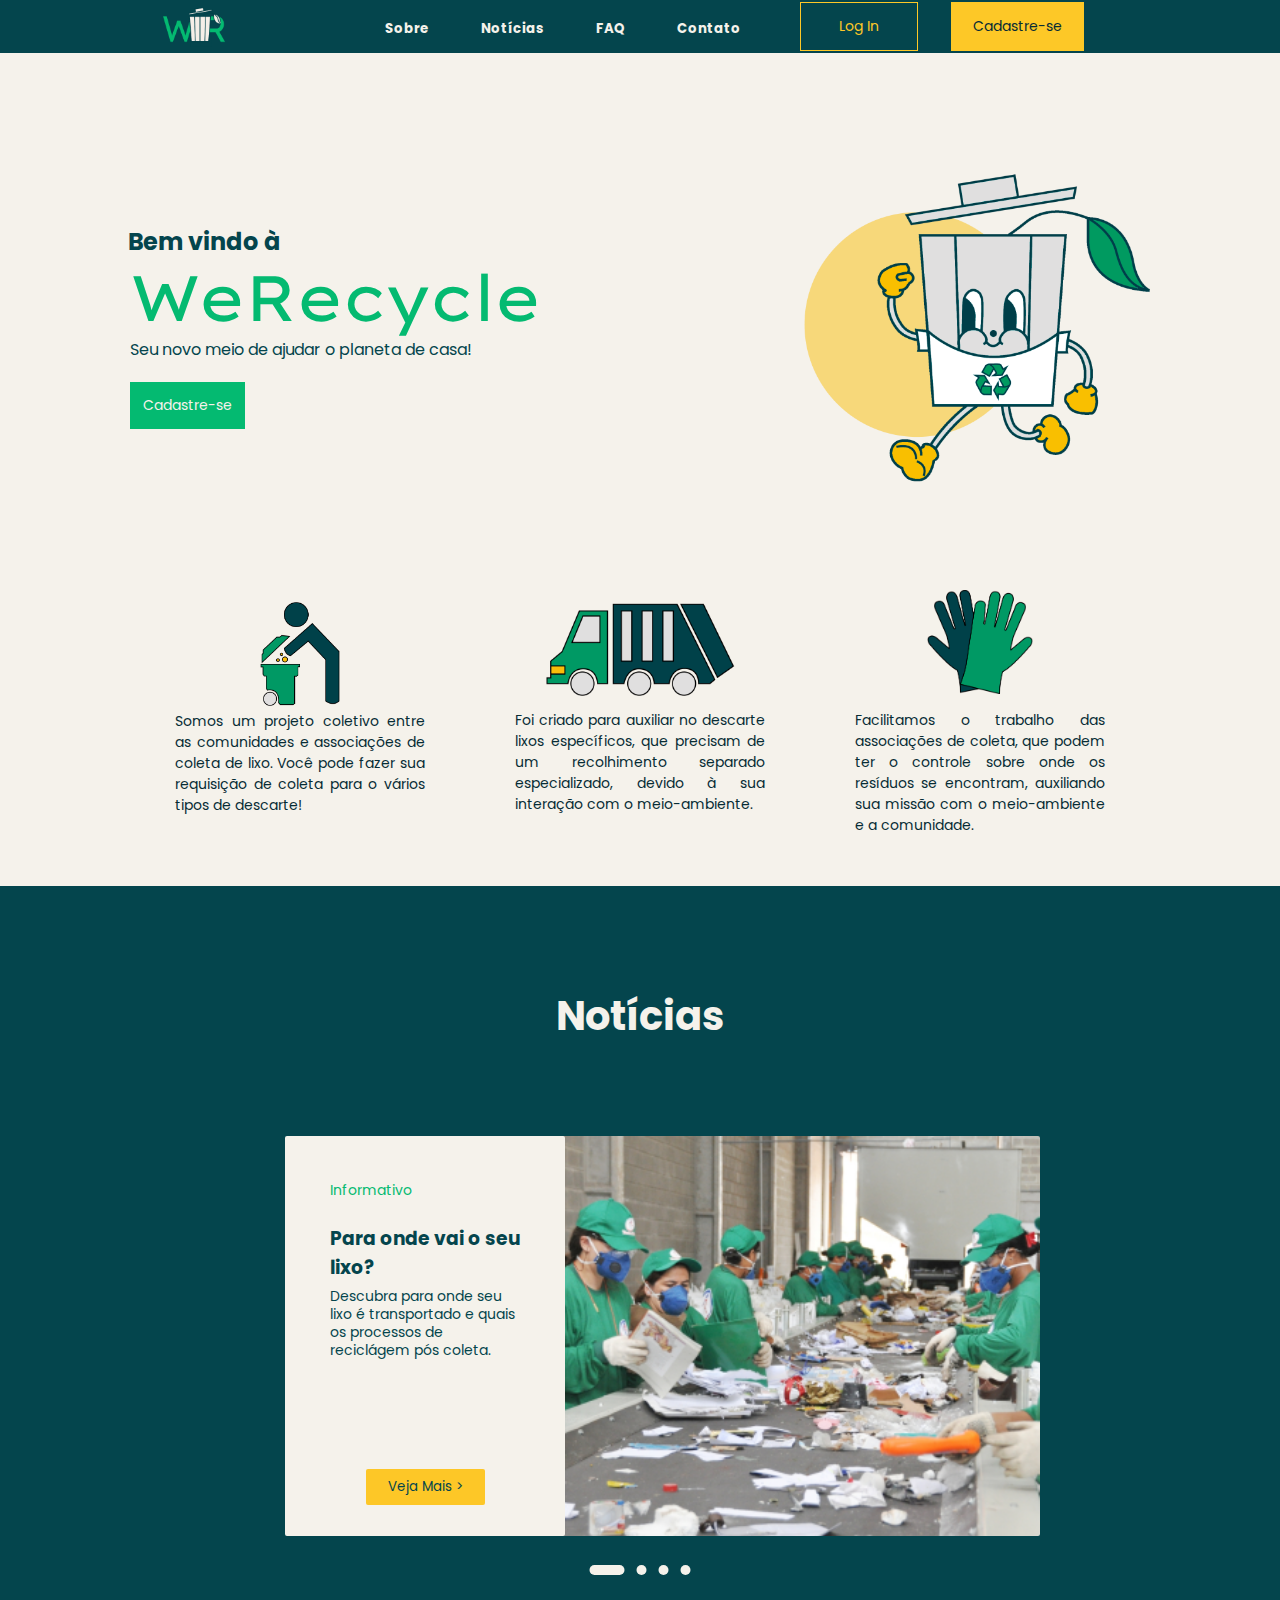
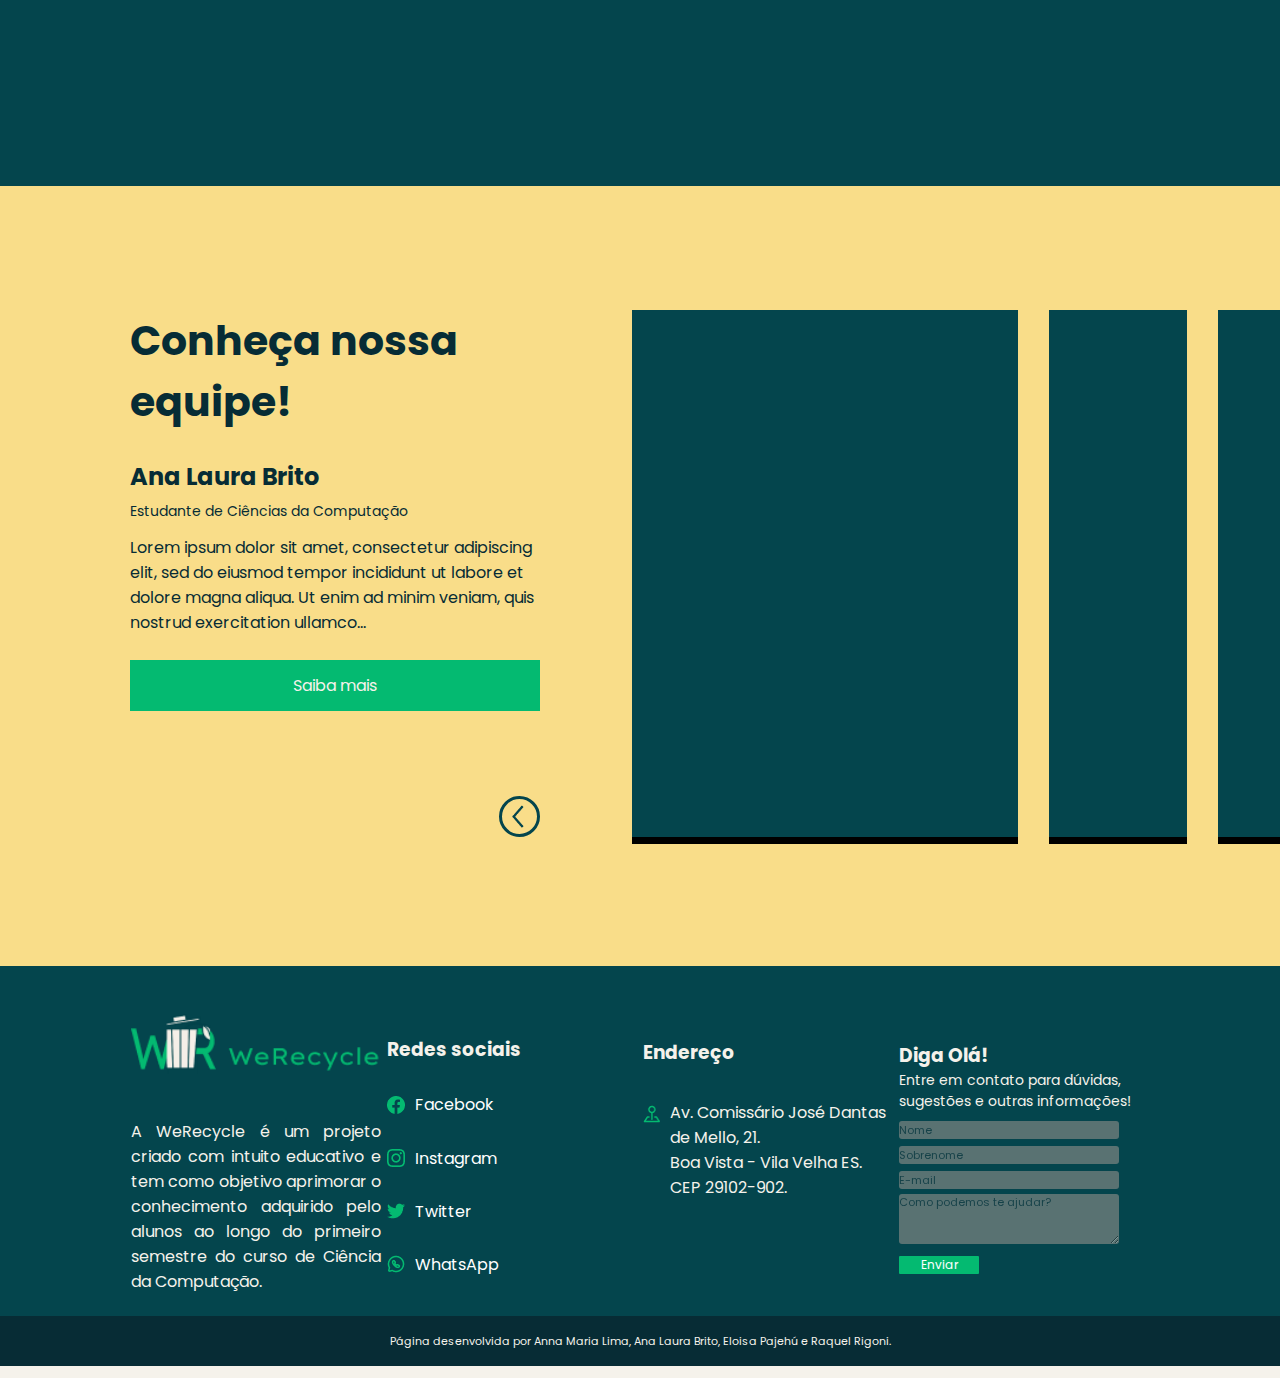
==== commit 56af9a51: "Update index.html" ====
--- a/index.html
+++ b/index.html
@@ -250,6 +250,6 @@
     <script src="index.js"></script>
     <script src="https://code.jquery.com/jquery-2.2.0.min.js" type="text/javascript"></script>
     <script src="./slick/slick.js" type="text/javascript" charset="utf-8"></script>
-    <script src="index.js" type="text/javascript" charset="utf-8"></script>
+    <script src="team.js" type="text/javascript" charset="utf-8"></script>
 </body>
 </html>
--- a/index.css
+++ b/index.css
@@ -358,37 +358,202 @@
 
 /* Notícias */ 
 
-div#news, section#noticias{
-    background-color: var(--darkcyan);
-}
-
-h1#newstitle{
-    color: var(--light)
-}
-
-div.newarrowcontainer{
-    border-color: var(--light);
-    height: 65px;
-    width: 65px;
-}
-
-div.newarrow{
-    height: 65px;
-    width: 65px;
-}
-
-div#lnewsarrow{
-    background-image: url("./imgs/arrow-left-light-vector.png");
-    background-size: 25%;
-}
-
-div#rnewsarrow{
-    background-image: url("./imgs/arrow-right-light-vector.png");
-    background-size: 25%;
-}
-
-div.report{
-    background-color: var(--light);
+*{
+    margin: 0;
+    padding: 0;
+    font-family: 'Poppins', sans-serif;
+}
+
+.hero{
+    background: #04454D;
+    height: 100vh;
+    width: 100%;
+    position: relative;
+}
+
+.hero h1{
+    text-align: center;
+    margin-bottom: 100px;
+    padding-top: 100px;
+    font-size: 40px;
+    color:#F5F2EB;
+}
+
+.id{
+    color: #04BA71;
+    justify-content: baseline;
+}
+
+.titulo{
+    margin-bottom: 13px;
+}
+
+.container{
+    width: 800px;
+    height: 400px;
+    position: absolute;
+    top: 50%;
+    left: 50%;
+    transform: translate(-50%,-50%);
+}
+
+.indicator{
+    position: absolute;
+    left: 50%;
+    transform: translateX(-50%);
+    bottom: -50px;
+}
+
+.btn{
+    display: inline-block;
+    height: 10px;
+    width: 10px;
+    margin: 4px;
+    border-radius: 15px;
+    background: #F5F2EB;
+    cursor: pointer;
+    transition: 0.5s;
+}
+
+.active{
+    width: 35px;
+}
+
+.noticias{
+    width: 100%;
+    height: 100%;
+    overflow: hidden;
+}
+
+.slide-row{
+    display: flex;
+    width: 3200px;
+    transition: 0.5s;
+}
+
+.slide-col{
+    width: 800px;
+    height: 400px;
+    position: relative;
+    margin-left: 45px;
+}
+
+.user-text .botao{
+    display: flex;
+    justify-content: center;
+    margin-top: 110px;
+}
+
+.user-text .botao button{
+    background: rgb(253, 199, 39);
+    outline: none;
+    border: none;
+    color: #04454D;
+    padding: 8px 22px;
+    border-radius: 2px;
+}
+
+.user-text .botao button:hover{
+    background: rgba(253, 200, 39, 0.5);
+    border: 1px solid #FDC827;
+}
+
+.user-text .botao2{
+    display: flex;
+    justify-content: center;
+    margin-top: 20px;
+}
+
+.user-text .botao2 button{
+    background: #FDC827;
+    outline: none;
+    border: none;
+    color: #04454D;
+    padding: 8px 22px;
+    border-radius: 2px;
+}
+
+.user-text .botao2 button:hover{
+    background: rgba(253, 200, 39, 0.5);
+    border: 1px solid #FDC827;
+}
+
+.user-text .botao3{
+    display: flex;
+    justify-content: center;
+    margin-top: 140px;
+}
+
+.user-text .botao3 button{
+    background: #FDC827;
+    outline: none;
+    border: none;
+    color: #04454D;
+    padding: 8px 22px;
+    border-radius: 2px;
+}
+
+.user-text .botao3 button:hover{
+    background: rgba(253, 200, 39, 0.5);
+    border: 1px solid #FDC827;
+}
+
+.user-text .botao4{
+    display: flex;
+    justify-content: center;
+    margin-top: 75px;
+}
+
+.user-text .botao4 button{
+    background: #FDC827;
+    outline: none;
+    border: none;
+    color: #04454D;
+    padding: 8px 22px;
+    border-radius: 2px;
+}
+
+.user-text .botao4 button:hover{
+    background: rgba(253, 200, 39, 0.5);
+    border: 1px solid #FDC827;
+}
+
+.user-img{
+    position: absolute;
+    top: 0;
+    right: 0;
+    height: 100%;
+}
+
+.user-img img{
+    height: 100%;
+    width: 520px;
+    border-radius: 2px;
+}
+
+.user-text{
+    background: #F5F2EB;
+    width: 280px;
+    height: 400px;
+    position: absolute;
+    left: 0;
+    top: 50%;
+    transform: translateY(-50%);
+    border-radius: 2px;
+    color: #04454D;
+    padding: 45px;
+    box-sizing: border-box;
+    z-index: 2;
+}
+
+.user-text p{
+    font-size: 14px;
+    line-height: 18px;
+}
+
+.user-text h3{
+    margin: 25px 0 5px;
+    color: #04454D;   
 }
 
 
@@ -543,6 +708,7 @@
 
 h3.footertitle {
     margin-top: 30px;
+    margin bottom: 2px;
 }
 
 div.redesocial {
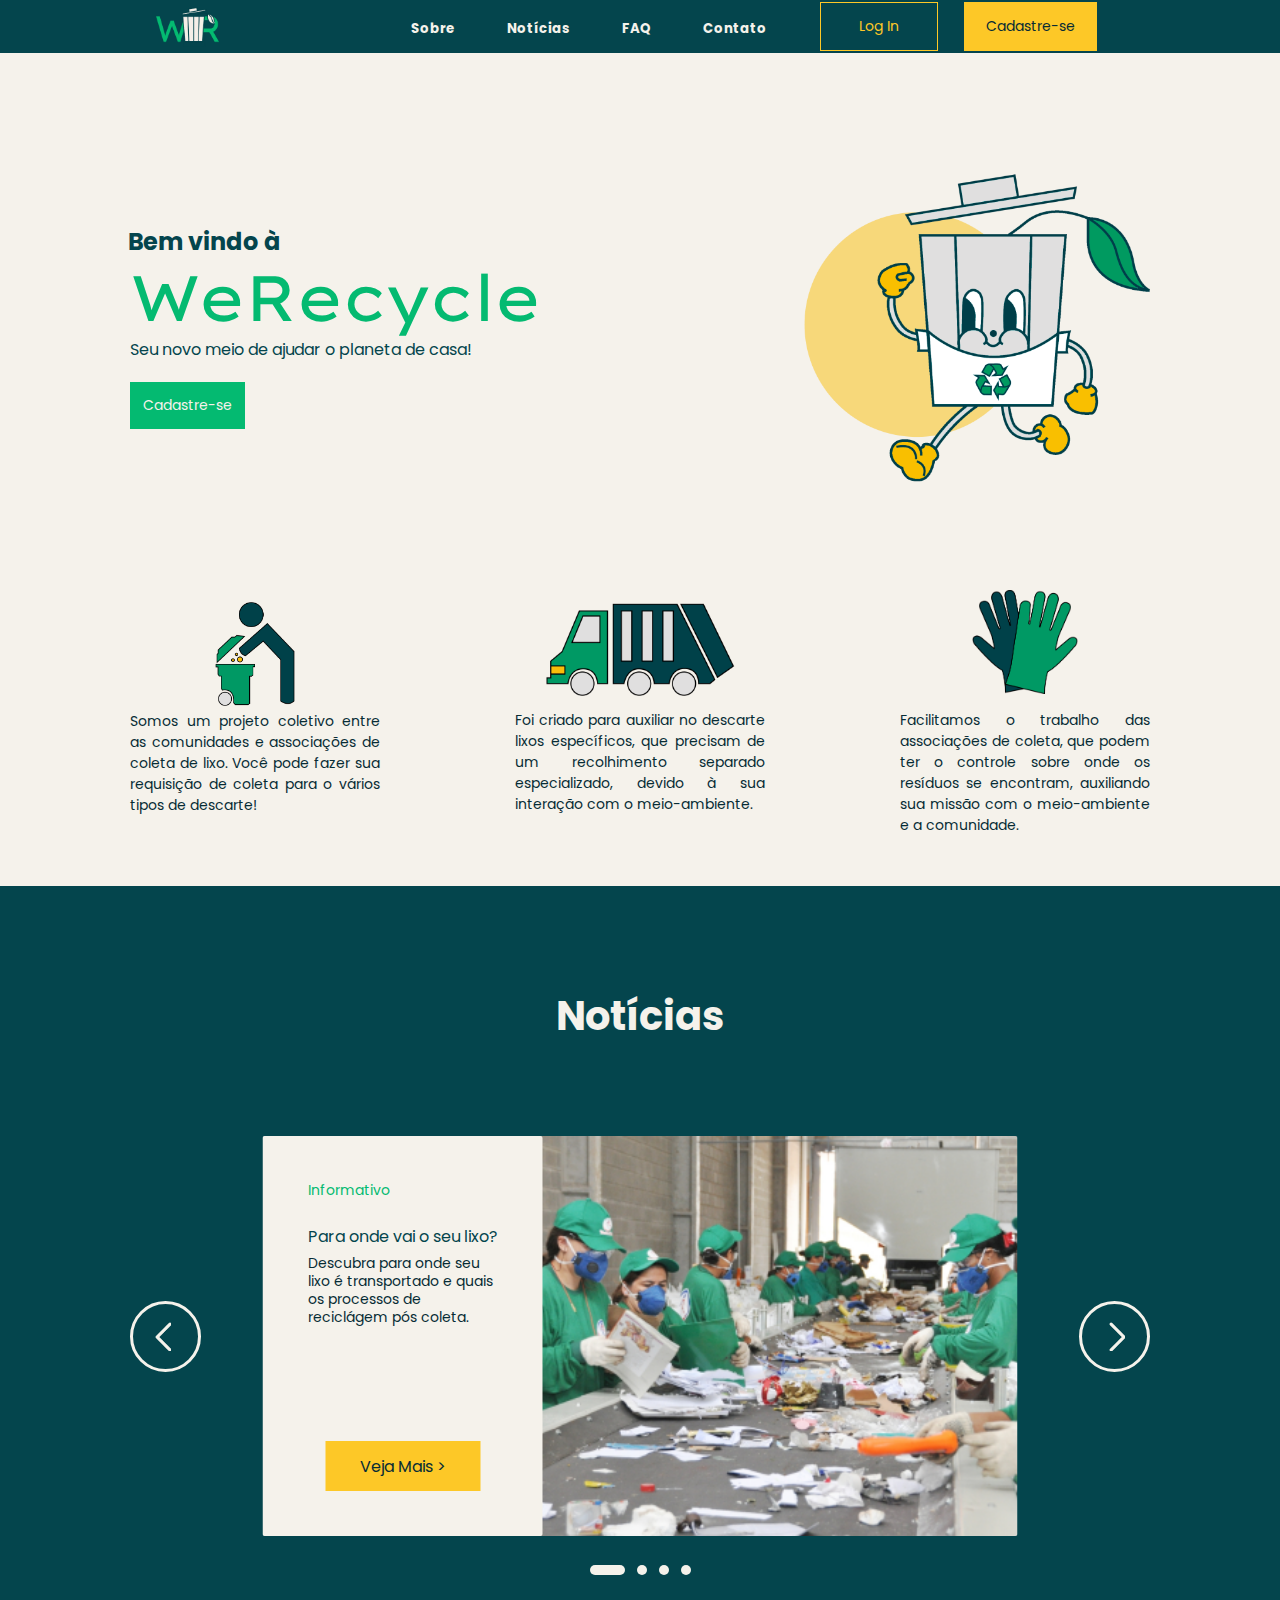
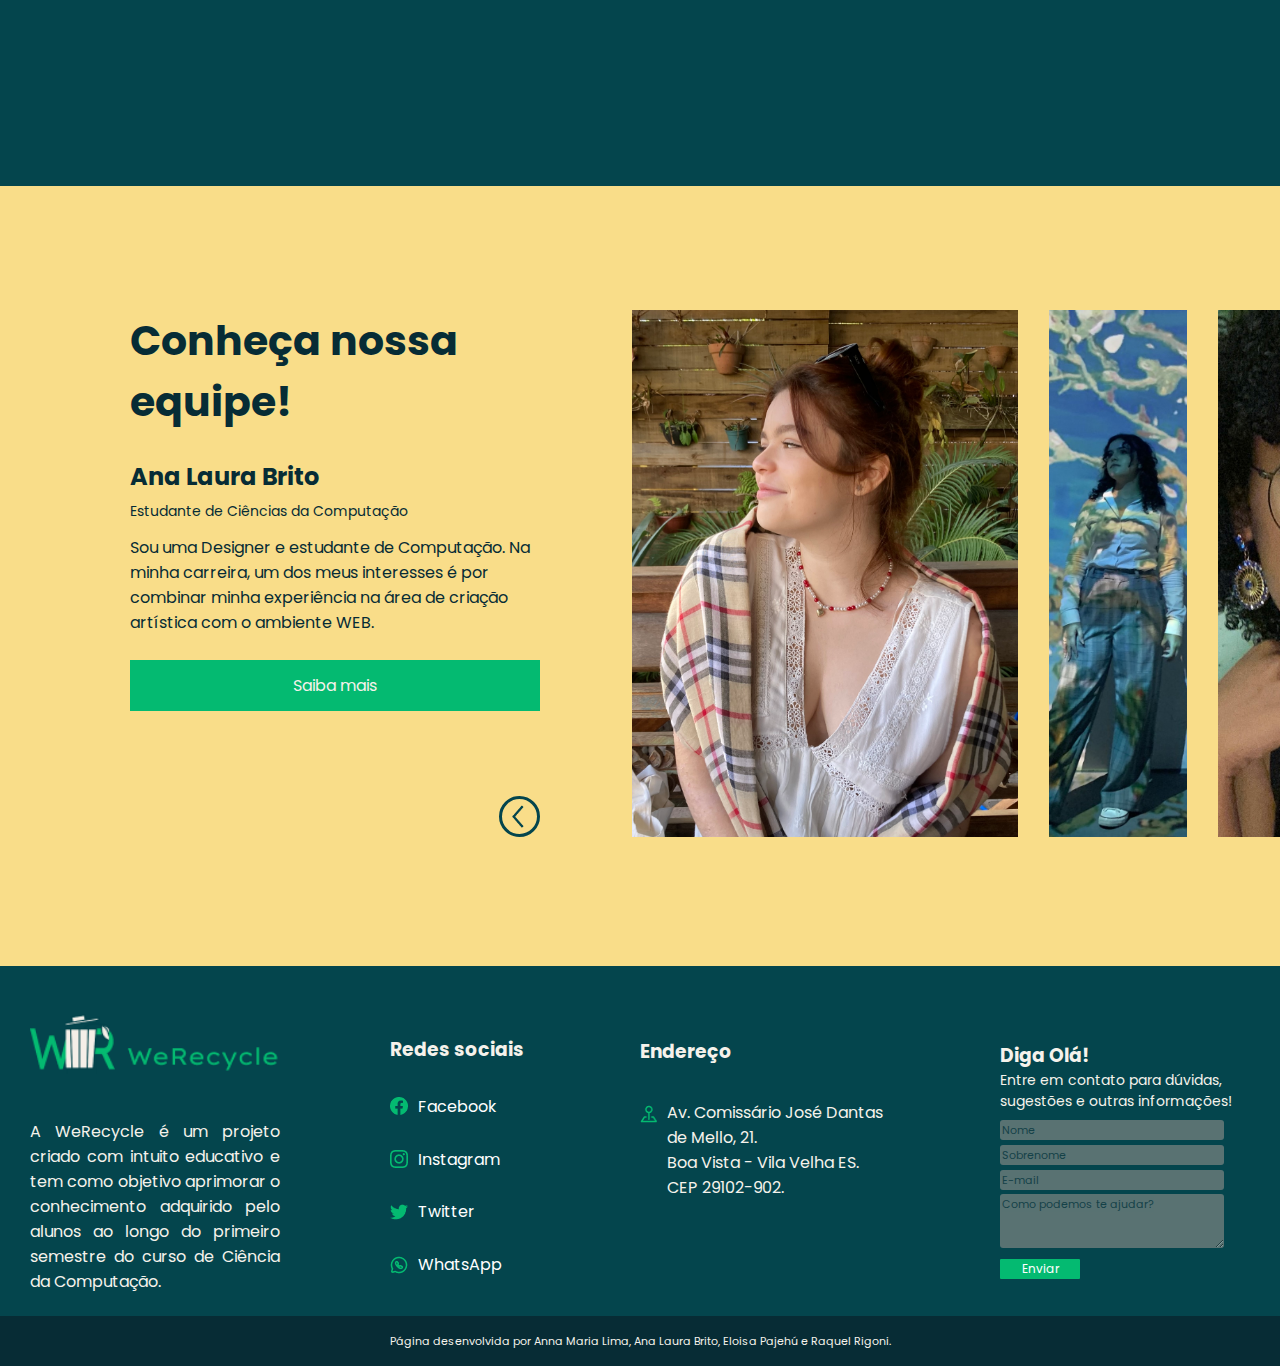
==== commit 93dae510: "Add files via upload" ====
--- a/index.html
+++ b/index.html
@@ -7,7 +7,6 @@
     <title>WeRecycle</title>
     <link rel="stylesheet" href="index.css">
     <link rel="stylesheet" href="mediaqueries.css">
-    <link rel="stylesheet" href="team.css">
     <link rel="stylesheet" type="text/css" href="./slick/slick.css">
     <link rel="stylesheet" type="text/css" href="./slick/slick-theme.css">
     <link rel="preconnect" href="https://fonts.googleapis.com">
@@ -65,80 +64,87 @@
                 </div>
             </section>
         </div>
-        
-        <div class="hero">
-      <h1>Notícias</h1>
-
-        <div class="container">
-          <div class="indicator">
-            <span class="btn active"></span>
-            <span class="btn"></span>
-            <span class="btn"></span>
-            <span class="btn"></span>
-          </div>
-          <div class="noticias">
-            <div class="slide-row" id="slide">
-              <div class="slide-col">
-                <div class="user-text">
-                  <p class="id">Informativo</p>
-                  <h3 class="titulo">Para onde vai o seu lixo?</h3>
-                  <p>Descubra para onde seu lixo é transportado e quais os processos de reciclágem pós coleta.</p>
-                  <div class="botao">
-                    <button class="vejamais">Veja Mais ></button>
-                  </div>
-                </div>
-                <div class="user-img">
-                  <img src="imgs/ProcessoReciclagem.png" alt="processo">
-                </div>
-              </div>
-        
-              <div class="slide-col">
-                <div class="user-text">
-                  <p class="id">Comunidade</p>
-                  <h3 class="titulo">Evento: Limpe a Praia!</h3>
-                  <p>Venha participar do evento comemorativo de 1 ano do WeRecycle.<br> Nos dias 2 e 3 de Julho a WeRecycle e seus membros estarão esperando por você na praia do Morro em Guarapari.</p>
-                  <div class="botao2">
-                    <button class="vejamais2">Veja Mais ></button>
-                  </div>
-                </div>
-                <div class="user-img">
-                  <img src="imgs/LimpePraia.png" alt="processo">
-                </div>
-              </div>
-        
-              <div class="slide-col">
-                <div class="user-text">
-                  <p class="id">Informativo</p>
-                  <h3 class="titulo">Recicle em casa!</h3>
-                  <p>Ideias para criar decorações com materiais recicláveis no conforto de sua casa!</p>
-                  <div class="botao3">
-                    <button class="vejamais3">Veja Mais ></button>
-                  </div>
-                </div>
-                <div class="user-img">
-                  <img src="imgs/RecicleEmCasa.png" alt="processo">
-                </div>
-              </div>
-        
-              <div class="slide-col">
-                <div class="user-text">
-                  <p class="id">Tecnologia</p>
-                  <h3 class="titulo">High Tech Recycling</h3>
-                  <p>A tecnologia está transformando o mundo! Conheça as vantagens da reciclagem eletrônica e como ela pode ajudar no seu dia a dia.</p>
-                  <div class="botao4">
-                    <button class="vejamais4">Veja Mais ></button>
-                  </div>
-                </div>
-                <div class="user-img">
-                  <img src="imgs/HighTechRecycling.png" alt="processo">
-                </div>
-              </div>
-            </div>
-          </div>
-        </div>
-      </div>
-    </div>
-        
+        <div class="webcontainer" id="news"> 
+            <section id="noticias">
+                <div class="arrowcontainer newarrowcontainer" id="lnewarrowcontainer"><div class="newarrow leftarrow" id="lnewsarrow"></div></div>
+                <div class="hero">
+                    <h1>Notícias</h1>
+                    <div class="container">
+                        <div class="indicator">
+                            <span class="btn active"></span>
+                            <span class="btn"></span>
+                            <span class="btn"></span>
+                            <span class="btn"></span>
+                        </div>
+                        <div class="noticias">
+                            <div class="slide-row" id="slide">
+                                <div class="slide-col">
+                                    <div class="user-text">
+                                        <div>
+                                            <p class="id">Informativo</p>
+                                            <h3 class="titulo">Para onde vai o seu lixo?</h3>
+                                            <p>Descubra para onde seu lixo é transportado e quais os processos de reciclágem pós coleta.</p>
+                                        </div>
+                                        <button type="button" class="special show" id="botao">
+                                            <div class="vejamais">Veja Mais ></div>
+                                        </button>
+                                    </div>
+                                    <div class="user-img">
+                                        <img src="imgs/ProcessoReciclagem.png" alt="processo">
+                                    </div>
+                                </div>
+                                <div class="slide-col">
+                                    <div class="user-text">
+                                        <div>
+                                            <p class="id">Comunidade</p>
+                                            <h3 class="titulo">Evento: Limpe a Praia!</h3>
+                                            <p>Venha participar do evento comemorativo de 1 ano do WeRecycle.<br> Nos dias 2 e 3 de Julho a WeRecycle e seus membros estarão esperando por você na praia do Morro em Guarapari.</p>
+                                        </div>
+                                        <button type="button" class="special show" id="botao2">
+                                            <div class="vejamais2">Veja Mais ></div>
+                                        </button>
+                                    </div>
+                                    <div class="user-img">
+                                        <img src="imgs/LimpePraia.png" alt="processo">
+                                    </div>
+                                </div>
+                                <div class="slide-col">
+                                    <div class="user-text">
+                                        <div>
+                                            <p class="id">Informativo</p>
+                                            <h3 class="titulo">Recicle em casa!</h3>
+                                            <p>Ideias para criar decorações com materiais recicláveis no conforto de sua casa!</p>
+                                        </div>
+                                        <button type="button" class="special show" id="botao3">
+                                            <div class="vejamais3">Veja Mais ></div>
+                                        </button>
+                                    </div>
+                                    <div class="user-img">
+                                        <img src="imgs/RecicleEmCasa.png" alt="processo">
+                                    </div>
+                                </div>
+                                <div class="slide-col">
+                                    <div class="user-text">
+                                        <div>
+                                            <p class="id">Tecnologia</p>
+                                            <h3 class="titulo">High Tech Recycling</h3>
+                                            <p>A tecnologia está transformando o mundo! Conheça as vantagens da reciclagem eletrônica e como ela pode ajudar no seu dia a dia.</p>
+                                        </div>
+                                        <button type="button" class="special show" id="botao4">
+                                            <div class="vejamais4">Veja Mais ></div>
+                                        </button>
+                                    </div>
+                                    <div class="user-img">
+                                        <img src="imgs/HighTechRecycling.png" alt="processo">
+                                    </div>
+                                </div>
+                            </div>
+                        </div>
+                    </div>
+                </div>
+                <div class="arrowcontainer newarrowcontainer" id="rnewarrowcontainer"><div class="newarrow rightarrow" id="rnewsarrow"></div></div>
+            </section>
+        </div>
         <div class="webcontainer" id="team"> <!--Conheça nossa equipe!-->
             <section id="equipe">
                 <div id="teambox">
@@ -149,7 +155,7 @@
                                 <div class="memberinfo">
                                     <h2 class="name" id="aura">Ana Laura Brito</h2>
                                     <h4 class="role">Estudante de Ciências da Computação</h4>
-                                    <p class="bio" id="aura">Lorem ipsum dolor sit amet, consectetur adipiscing elit, sed do eiusmod tempor incididunt ut labore et dolore magna aliqua. Ut enim ad minim veniam, quis nostrud exercitation ullamco...</p> <!--bio da Aura-->
+                                    <p class="bio" id="aura">Sou uma Designer e estudante de Computação. Na minha carreira, um dos meus interesses é por combinar minha experiência na área de criação artística com o ambiente WEB.</p> <!--bio da Aura-->
                                     <br>
                                 </div>
                                 <a href="https://aurahtml.github.io/PortfolioWEB/" target="_blank"><button type="button" class="positive know" id="knowaura">Saiba mais</button></a> 
@@ -192,7 +198,6 @@
                     <div class="pics" id="rach"></div> <!--foto da Raquel-->
                 </section>
             </section>
-            
         </div>
     </main>
     <div class="webcontainer" id="footer">
--- a/index.css
+++ b/index.css
@@ -35,7 +35,6 @@
 /* Fonte super-large */
 main section h1{
     font-size: 30px;
-    display: flex;
     padding-bottom: 30px;
 }
 
@@ -201,12 +200,6 @@
     background-clip: border-box;
 }
 
-
-
-
-
-
-
 /* Barra de navegação */
 div#header, header{
     background-color: var(--darkcyan);
@@ -317,7 +310,7 @@
 
 .ideas{
     display: flex;
-    justify-content: space-around;
+    justify-content: space-between;
     align-items: center;
 }
 
@@ -358,17 +351,46 @@
 
 /* Notícias */ 
 
-*{
-    margin: 0;
-    padding: 0;
-    font-family: 'Poppins', sans-serif;
+div#news.webcontainer{
+    background-color: var(--darkcyan);
+}
+
+main section#noticias{
+    width: 1020px;
+    background-color: var(--darkcyan);
+    align-items: center;
+    justify-content: space-between;
+    display: flex;
+}
+
+div.newarrowcontainer{
+    border-color: var(--light);
+    height: 65px;
+    width: 65px;
+}
+
+div.newarrow{
+    height: 65px;
+    width: 65px;
+}
+
+div#lnewsarrow{
+    background-image: url("./imgs/arrow-left-light-vector.png");
+    background-size: 25%;
+}
+
+div#rnewsarrow{
+    background-image: url("./imgs/arrow-right-light-vector.png");
+    background-size: 25%;
 }
 
 .hero{
     background: #04454D;
     height: 100vh;
-    width: 100%;
+    width: 800px;
     position: relative;
+    justify-content: center;
+    justify-self: center;
 }
 
 .hero h1{
@@ -389,7 +411,7 @@
 }
 
 .container{
-    width: 800px;
+    width: 755px;
     height: 400px;
     position: absolute;
     top: 50%;
@@ -428,94 +450,22 @@
 .slide-row{
     display: flex;
     width: 3200px;
+    justify-content: space-between;
     transition: 0.5s;
 }
 
 .slide-col{
-    width: 800px;
+    width: 755px;
     height: 400px;
     position: relative;
-    margin-left: 45px;
-}
-
-.user-text .botao{
-    display: flex;
+}
+
+button.show{
     justify-content: center;
-    margin-top: 110px;
-}
-
-.user-text .botao button{
-    background: rgb(253, 199, 39);
-    outline: none;
-    border: none;
-    color: #04454D;
-    padding: 8px 22px;
-    border-radius: 2px;
-}
-
-.user-text .botao button:hover{
-    background: rgba(253, 200, 39, 0.5);
-    border: 1px solid #FDC827;
-}
-
-.user-text .botao2{
-    display: flex;
-    justify-content: center;
-    margin-top: 20px;
-}
-
-.user-text .botao2 button{
-    background: #FDC827;
-    outline: none;
-    border: none;
-    color: #04454D;
-    padding: 8px 22px;
-    border-radius: 2px;
-}
-
-.user-text .botao2 button:hover{
-    background: rgba(253, 200, 39, 0.5);
-    border: 1px solid #FDC827;
-}
-
-.user-text .botao3{
-    display: flex;
-    justify-content: center;
-    margin-top: 140px;
-}
-
-.user-text .botao3 button{
-    background: #FDC827;
-    outline: none;
-    border: none;
-    color: #04454D;
-    padding: 8px 22px;
-    border-radius: 2px;
-}
-
-.user-text .botao3 button:hover{
-    background: rgba(253, 200, 39, 0.5);
-    border: 1px solid #FDC827;
-}
-
-.user-text .botao4{
-    display: flex;
-    justify-content: center;
-    margin-top: 75px;
-}
-
-.user-text .botao4 button{
-    background: #FDC827;
-    outline: none;
-    border: none;
-    color: #04454D;
-    padding: 8px 22px;
-    border-radius: 2px;
-}
-
-.user-text .botao4 button:hover{
-    background: rgba(253, 200, 39, 0.5);
-    border: 1px solid #FDC827;
+    align-items: center;
+    width: 155px;
+    height: 50px;
+    align-self: center;
 }
 
 .user-img{
@@ -544,6 +494,9 @@
     padding: 45px;
     box-sizing: border-box;
     z-index: 2;
+    display: flex;
+    flex-direction: column;
+    justify-content: space-between;
 }
 
 .user-text p{
@@ -639,10 +592,7 @@
 div.pics{
     height: 527px;
     width: 434px;
-    background-color: var(--darkcyan);
-}
-
-/* Equipe - temporário */
+}
 
 div#anna, div#elo, div#rach{
     display: none;
@@ -650,6 +600,95 @@
 
 div#annamaria,div#eloisa, div#raquel{
     display: none;
+}
+
+/* Equipe - slick */
+
+.slider {
+    width: 50.694444444444444444444444444444vw;
+}
+
+.slick-next{
+    display: none !important;
+}
+
+.slick-slide {
+    margin: 0px 31px 0px 0px;
+}
+
+.slick-prev:before,
+.slick-next:before {
+    color: black;
+}
+
+
+.slick-slide {
+    transition: all ease-in-out .3s;
+    height: 527px !important;
+    background-position: center;
+}
+
+
+.slick-slide:nth-of-type(4), .slick-slide:nth-of-type(8){
+    background-image: url('./imgs/aura.jpeg');
+    background-position: center;
+    background-size: cover;
+    }
+.slick-slide:nth-of-type(5), .slick-slide:nth-of-type(9){
+    background-image: url('./imgs/anna.JPEG');
+    background-position: center;
+    background-size: cover;
+}
+.slick-slide:nth-of-type(6){
+    background-image: url('./imgs/foto_eloisa.jpg');
+    background-position: center;
+    background-size: cover;
+}
+.slick-slide:nth-of-type(7){
+    background-image: url('./imgs/raquel.jpg');
+    background-position: center;
+    background-size: cover;
+}
+
+.slick-active {
+    background-color: black;
+    width: 10.833333333333333333333333333333vw !important;
+}
+
+.slick-current {
+    width: 30.138888888888888888888888888889vw !important;
+    background-color: black;
+}
+
+@-webkit-keyframes slide-fwd-center {
+    0% {
+        opacity: 0;
+        -webkit-transform: translateZ(0);
+                transform: translateZ(0);
+    }
+    100% {
+        opacity: 1;
+        -webkit-transform: translateZ(160px);
+                transform: translateZ(160px);
+    }
+}
+@keyframes slide-fwd-center {
+    0% {
+        opacity: 0;
+        -webkit-transform: translateZ(0);
+                transform: translateZ(0);
+    }
+    100% {
+        opacity: 1;
+        -webkit-transform: translateZ(160px);
+                transform: translateZ(160px);
+    }
+}
+
+div.team{
+    height: 177px;
+    -webkit-animation: slide-fwd-center 0.6s cubic-bezier(0.250, 0.460, 0.450, 0.940) both;
+	        animation: slide-fwd-center 0.6s cubic-bezier(0.250, 0.460, 0.450, 0.940) both;
 }
 
 /* Footer */
@@ -664,10 +703,10 @@
 footer {
     display: flex;
     align-items: center;
-    justify-content: space-around;
+    justify-content: space-between;
     height: 350px;
-    width: 80%;
     margin: auto;
+    width: 1220px
 }
 
 div.footerdiv {
@@ -701,14 +740,14 @@
 /* Redes Sociais */
 
 div#socials {
-    width: 250px;
+    width: 140px;
     height: 300px;
     justify-content: space-around;
 }
 
 h3.footertitle {
     margin-top: 30px;
-    margin bottom: 2px;
+    margin-bottom: 2px;
 }
 
 div.redesocial {
